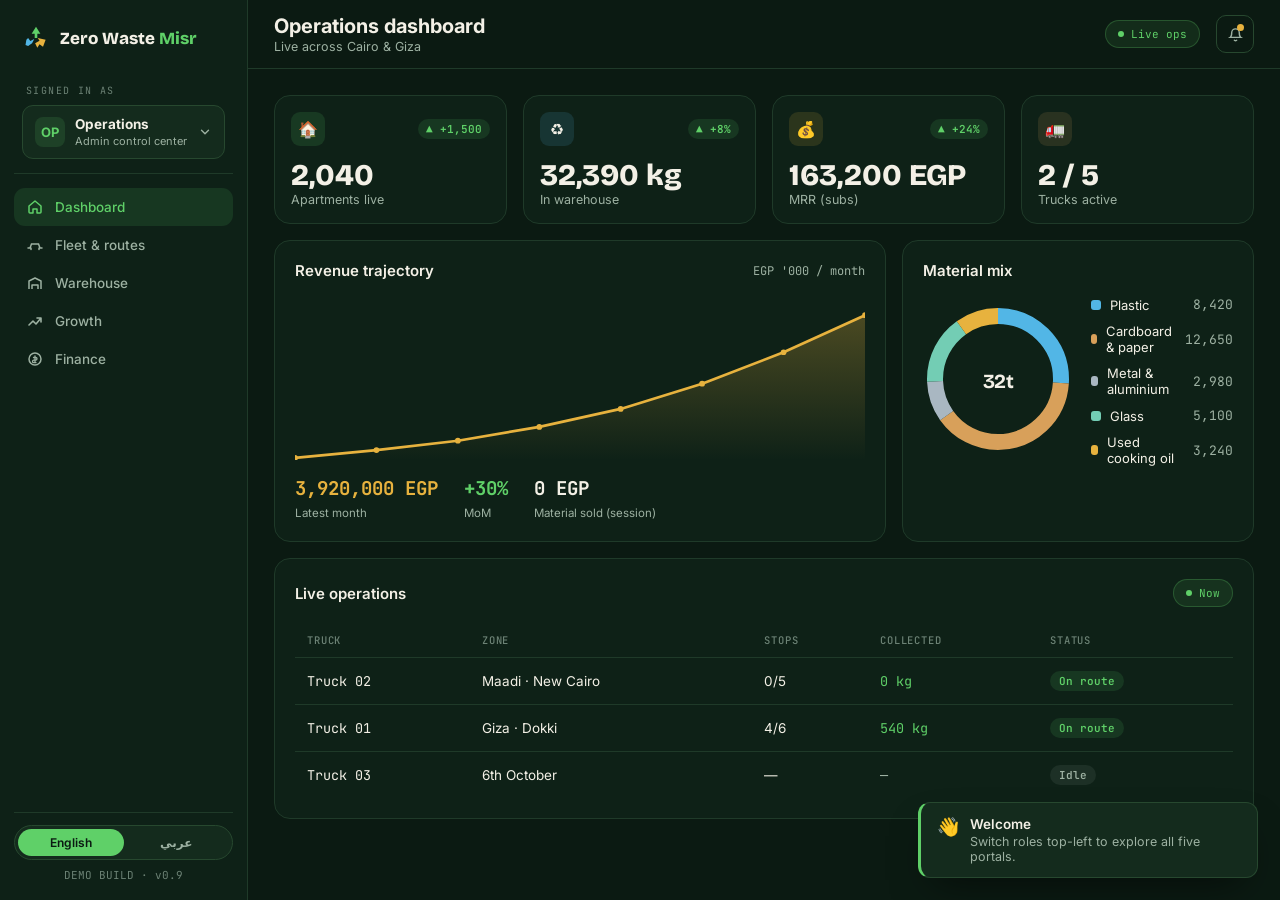
==== platform.html @ 8b535f1c "Add Zero Waste Misr website with spiral interface and operations platform - index.html: Marketing si" ====
<!DOCTYPE html>
<html lang="en">
<head>
<meta charset="UTF-8"/>
<meta name="viewport" content="width=device-width, initial-scale=1.0"/>
<title>Zero Waste Misr — Operations Platform</title>
<link rel="preconnect" href="https://fonts.googleapis.com"/>
<link rel="preconnect" href="https://fonts.gstatic.com" crossorigin/>
<link href="https://fonts.googleapis.com/css2?family=Bricolage+Grotesque:opsz,wght@12..96,500;12..96,600;12..96,700;12..96,800&family=Inter:wght@400;500;600;700&family=JetBrains+Mono:wght@400;500;700&family=Cairo:wght@500;600;700;800&display=swap" rel="stylesheet"/>
<style>
:root{
  --ink:#0B1A12;--ink-2:#0e2117;--ink-3:#142b1d;--panel:#0f241a;
  --paper:#F3F0E6;--line:#1f3a29;--line-2:#27482f;
  --signal:#5FD068;--lime:#B8F24D;--amber:#E7B23E;
  --plastic:#52B6E6;--paper-mat:#D8A05A;--metal:#A9B7C2;--glass:#73CDB4;--oil:#E7B23E;
  --muted:#9DB1A2;--muted-2:#6c8275;--danger:#ef6b6b;
  --r:16px;--r-sm:11px;
}
*{box-sizing:border-box;margin:0;padding:0}
html,body{height:100%}
body{background:var(--ink);color:var(--paper);font-family:'Inter',system-ui,sans-serif;-webkit-font-smoothing:antialiased;overflow:hidden}
body.rtl{direction:rtl;font-family:'Cairo','Inter',sans-serif}
.disp{font-family:'Bricolage Grotesque','Inter',sans-serif;font-weight:700;letter-spacing:-.02em}
body.rtl .disp{font-family:'Cairo',sans-serif;font-weight:800}
.mono{font-family:'JetBrains Mono',monospace}
button{font-family:inherit;cursor:pointer;border:none;background:none;color:inherit}
::-webkit-scrollbar{width:9px;height:9px}::-webkit-scrollbar-thumb{background:var(--line-2);border-radius:8px}::-webkit-scrollbar-track{background:transparent}

/* ===== shell ===== */
.app{display:grid;grid-template-columns:248px 1fr;height:100vh}
.sidebar{background:var(--ink-2);border-inline-end:1px solid var(--line);display:flex;flex-direction:column;padding:18px 14px;gap:6px;overflow-y:auto}
.brand{display:flex;align-items:center;gap:10px;font-family:'Bricolage Grotesque';font-weight:800;font-size:17px;padding:6px 8px 16px}
body.rtl .brand{font-family:'Cairo'}
.mark{width:28px;height:28px;flex:none}
.role-block{padding:10px 8px 14px;border-bottom:1px solid var(--line);margin-bottom:8px}
.role-label{font-family:'JetBrains Mono';font-size:10px;letter-spacing:.14em;text-transform:uppercase;color:var(--muted-2);margin-bottom:8px;padding-inline-start:4px}
.role-pick{position:relative}
.role-current{display:flex;align-items:center;gap:10px;width:100%;padding:10px 12px;border-radius:var(--r-sm);background:var(--ink-3);border:1px solid var(--line-2);text-align:start}
.role-current .av{width:30px;height:30px;border-radius:8px;display:flex;align-items:center;justify-content:center;font-weight:700;font-size:13px;flex:none}
.role-current .meta{flex:1;min-width:0}
.role-current .meta b{font-size:13.5px;display:block;white-space:nowrap;overflow:hidden;text-overflow:ellipsis}
.role-current .meta span{font-size:11px;color:var(--muted)}
.role-current .chev{color:var(--muted);transition:transform .2s}
.role-pick.open .chev{transform:rotate(180deg)}
.role-menu{position:absolute;top:calc(100% + 6px);inset-inline:0;background:var(--ink-3);border:1px solid var(--line-2);border-radius:var(--r-sm);padding:6px;z-index:30;box-shadow:0 20px 40px -16px rgba(0,0,0,.6);display:none}
.role-pick.open .role-menu{display:block}
.role-menu button{display:flex;align-items:center;gap:10px;width:100%;padding:9px 10px;border-radius:8px;text-align:start;font-size:13px;color:var(--paper)}
.role-menu button:hover{background:var(--panel)}
.role-menu .av{width:24px;height:24px;border-radius:6px;display:flex;align-items:center;justify-content:center;font-size:11px;font-weight:700;flex:none}

.navitem{display:flex;align-items:center;gap:11px;padding:10px 12px;border-radius:var(--r-sm);color:var(--muted);font-size:13.5px;font-weight:500;transition:.15s;text-align:start;width:100%}
.navitem:hover{background:var(--ink-3);color:var(--paper)}
.navitem.active{background:rgba(95,208,104,.12);color:var(--signal)}
.navitem .ic{width:18px;height:18px;flex:none}
.navitem .badge{margin-inline-start:auto;font-family:'JetBrains Mono';font-size:10px;background:var(--line-2);color:var(--paper);padding:2px 7px;border-radius:100px}
.navitem.active .badge{background:var(--signal);color:var(--ink)}
.side-foot{margin-top:auto;padding-top:12px;border-top:1px solid var(--line);display:flex;flex-direction:column;gap:8px}
.langtoggle{display:flex;background:var(--ink-3);border:1px solid var(--line-2);border-radius:100px;padding:3px}
.langtoggle button{flex:1;padding:6px;border-radius:100px;font-size:12px;font-weight:600;color:var(--muted)}
.langtoggle button.on{background:var(--signal);color:var(--ink)}

/* ===== main ===== */
.main{display:flex;flex-direction:column;overflow:hidden}
.topbar{display:flex;align-items:center;gap:16px;padding:14px 26px;border-bottom:1px solid var(--line);background:var(--ink);flex:none}
.topbar h1{font-size:20px;font-weight:700}
.topbar .sub{font-size:12.5px;color:var(--muted);margin-top:1px}
.topbar .spacer{flex:1}
.pill{display:inline-flex;align-items:center;gap:7px;font-family:'JetBrains Mono';font-size:11px;color:var(--signal);background:rgba(95,208,104,.1);padding:6px 12px;border-radius:100px;border:1px solid rgba(95,208,104,.25)}
.pill .pulse{width:6px;height:6px;border-radius:50%;background:var(--signal);animation:pulse 2s infinite}
@keyframes pulse{0%{box-shadow:0 0 0 0 rgba(95,208,104,.6)}70%{box-shadow:0 0 0 7px rgba(95,208,104,0)}100%{box-shadow:0 0 0 0 transparent}}
.tb-btn{width:38px;height:38px;border-radius:10px;border:1px solid var(--line-2);display:flex;align-items:center;justify-content:center;color:var(--muted);transition:.15s;position:relative}
.tb-btn:hover{color:var(--paper);border-color:var(--signal)}
.tb-btn .dot{position:absolute;top:8px;inset-inline-end:9px;width:7px;height:7px;border-radius:50%;background:var(--amber)}
.content{flex:1;overflow-y:auto;padding:26px}
.view{display:none;animation:fade .4s ease}
.view.active{display:block}
@keyframes fade{from{opacity:0;transform:translateY(8px)}to{opacity:1;transform:none}}

/* ===== building blocks ===== */
.grid{display:grid;gap:16px}
.g4{grid-template-columns:repeat(4,1fr)}
.g3{grid-template-columns:repeat(3,1fr)}
.g2{grid-template-columns:repeat(2,1fr)}
.g-2-1{grid-template-columns:2fr 1fr}
.g-1-2{grid-template-columns:1fr 2fr}
.card{background:var(--ink-2);border:1px solid var(--line);border-radius:var(--r);padding:20px}
.card.tight{padding:16px}
.card-h{display:flex;align-items:center;justify-content:space-between;margin-bottom:16px;gap:10px}
.card-h h3{font-size:15px;font-weight:600}
.card-h .meta{font-size:12px;color:var(--muted);font-family:'JetBrains Mono'}
.section-title{display:flex;align-items:center;gap:10px;margin:26px 0 14px;font-family:'JetBrains Mono';font-size:11px;letter-spacing:.14em;text-transform:uppercase;color:var(--muted-2)}
.section-title::after{content:"";flex:1;height:1px;background:var(--line)}

/* KPI */
.kpi .top{display:flex;align-items:center;justify-content:space-between}
.kpi .ic{width:34px;height:34px;border-radius:9px;display:flex;align-items:center;justify-content:center}
.kpi .delta{font-family:'JetBrains Mono';font-size:11px;font-weight:600;padding:3px 8px;border-radius:100px}
.kpi .delta.up{color:var(--signal);background:rgba(95,208,104,.12)}
.kpi .delta.down{color:var(--danger);background:rgba(239,107,107,.12)}
.kpi .val{font-family:'Bricolage Grotesque';font-weight:800;font-size:30px;margin:14px 0 2px;line-height:1}
.kpi .lab{font-size:12.5px;color:var(--muted)}

/* buttons */
.btn{display:inline-flex;align-items:center;gap:8px;padding:10px 16px;border-radius:10px;font-weight:600;font-size:13.5px;transition:.15s;border:1px solid transparent}
.btn-pri{background:var(--signal);color:var(--ink)}
.btn-pri:hover{transform:translateY(-1px);box-shadow:0 10px 24px -10px rgba(95,208,104,.6)}
.btn-amber{background:var(--amber);color:var(--ink)}
.btn-amber:hover{transform:translateY(-1px)}
.btn-ghost{border-color:var(--line-2);color:var(--paper)}
.btn-ghost:hover{border-color:var(--signal);background:rgba(95,208,104,.06)}
.btn-sm{padding:7px 12px;font-size:12.5px}
.btn:disabled{opacity:.45;cursor:not-allowed;transform:none!important;box-shadow:none!important}

/* table */
table{width:100%;border-collapse:collapse}
th{text-align:start;font-family:'JetBrains Mono';font-size:10.5px;letter-spacing:.08em;text-transform:uppercase;color:var(--muted-2);font-weight:500;padding:10px 12px;border-bottom:1px solid var(--line)}
td{padding:13px 12px;font-size:13.5px;border-bottom:1px solid var(--line)}
tr:last-child td{border-bottom:none}
tbody tr{transition:background .15s}
tbody tr:hover{background:rgba(255,255,255,.018)}
.tag{display:inline-flex;align-items:center;gap:6px;font-family:'JetBrains Mono';font-size:11px;font-weight:600;padding:3px 9px;border-radius:100px}
.tag.ok{color:var(--signal);background:rgba(95,208,104,.12)}
.tag.warn{color:var(--amber);background:rgba(231,178,62,.12)}
.tag.pend{color:var(--muted);background:rgba(157,177,162,.1)}
.tag.done{color:var(--plastic);background:rgba(82,182,230,.12)}
.swatch{width:10px;height:10px;border-radius:3px;display:inline-block}

/* progress */
.bar{height:8px;border-radius:6px;background:var(--ink-3);overflow:hidden}
.bar i{display:block;height:100%;border-radius:6px;background:linear-gradient(90deg,#1c7a3a,var(--signal));transition:width .6s cubic-bezier(.2,.7,.2,1)}
.ring{transform:rotate(-90deg)}

/* list rows */
.lrow{display:flex;align-items:center;gap:14px;padding:14px 0;border-bottom:1px solid var(--line)}
.lrow:last-child{border-bottom:none}
.lrow .ix{width:30px;height:30px;border-radius:8px;background:var(--ink-3);display:flex;align-items:center;justify-content:center;font-family:'JetBrains Mono';font-size:12px;color:var(--muted);flex:none}
.lrow .body{flex:1;min-width:0}
.lrow .body b{font-size:14px;display:block}
.lrow .body span{font-size:12px;color:var(--muted)}

/* toast */
.toasts{position:fixed;bottom:22px;inset-inline-end:22px;display:flex;flex-direction:column;gap:10px;z-index:100}
.toast{background:var(--ink-3);border:1px solid var(--line-2);border-inline-start:3px solid var(--signal);border-radius:12px;padding:13px 16px;min-width:260px;max-width:340px;box-shadow:0 18px 40px -16px rgba(0,0,0,.6);animation:slidein .35s ease;display:flex;gap:11px;align-items:flex-start}
@keyframes slidein{from{transform:translateX(20px);opacity:0}to{transform:none;opacity:1}}
.toast .ti{font-size:13.5px;font-weight:600}
.toast .td{font-size:12.5px;color:var(--muted);margin-top:2px}
.toast.amber{border-inline-start-color:var(--amber)}

/* misc */
.muted{color:var(--muted)}
.eco-points{display:flex;align-items:baseline;gap:8px}
.eco-points b{font-family:'Bricolage Grotesque';font-weight:800;font-size:40px;color:var(--lime)}
.donut-legend{display:flex;flex-direction:column;gap:10px}
.donut-legend .dl{display:flex;align-items:center;gap:9px;font-size:13px}
.donut-legend .dl .v{margin-inline-start:auto;font-family:'JetBrains Mono';color:var(--muted)}
.qr{width:120px;height:120px;border-radius:12px;background:#fff;padding:10px;display:grid;grid-template-columns:repeat(7,1fr);gap:2px}
.qr i{background:var(--ink);border-radius:1px}
.qr i.off{background:#fff}
.stat-inline{display:flex;gap:26px;flex-wrap:wrap}
.stat-inline .si b{font-family:'JetBrains Mono';font-size:19px;display:block}
.stat-inline .si span{font-size:11.5px;color:var(--muted)}
.notice{background:rgba(231,178,62,.08);border:1px solid rgba(231,178,62,.25);border-radius:12px;padding:12px 14px;font-size:12.5px;color:#e8d4a0;display:flex;gap:10px;align-items:flex-start;margin-bottom:18px}

@media(max-width:1080px){.g4{grid-template-columns:1fr 1fr}.g3{grid-template-columns:1fr}.g-2-1,.g-1-2,.g2{grid-template-columns:1fr}}
@media(max-width:760px){
  .app{grid-template-columns:1fr}
  .sidebar{position:fixed;inset-inline-start:0;top:0;bottom:0;width:264px;z-index:80;transform:translateX(-100%);transition:transform .3s}
  body.rtl .sidebar{transform:translateX(100%)}
  .sidebar.open{transform:none!important}
  .g4{grid-template-columns:1fr}
  .menubtn{display:flex!important}
  .scrim{position:fixed;inset:0;background:rgba(0,0,0,.5);z-index:70;display:none}
  .scrim.show{display:block}
}
.menubtn{display:none}
</style>
</head>
<body>
<div class="scrim" id="scrim"></div>
<div class="app">
  <!-- SIDEBAR -->
  <aside class="sidebar" id="sidebar">
    <div class="brand">
      <svg class="mark" viewBox="0 0 32 32" fill="none">
        <path d="M16 3 L21 11 L17.5 11 L17.5 16 L14.5 16 L14.5 11 L11 11 Z" fill="#5FD068"/>
        <path d="M27 18 L24 26 L20 23 L17.5 27 L15 22 L20 19 L18 16 Z" fill="#E7B23E"/>
        <path d="M5 18 L7 16 L9.5 19.5 L14 17 L11.5 22 L7 25 L4 24 Z" fill="#52B6E6"/>
      </svg>
      <span>Zero Waste <span style="color:var(--signal)">Misr</span></span>
    </div>

    <div class="role-block">
      <div class="role-label" data-i="signed_in">Signed in as</div>
      <div class="role-pick" id="rolePick">
        <button class="role-current" id="roleCurrent">
          <span class="av" id="roleAv">—</span>
          <span class="meta"><b id="roleName">—</b><span id="roleSub">—</span></span>
          <svg class="chev" width="14" height="14" viewBox="0 0 16 16" fill="none"><path d="M4 6l4 4 4-4" stroke="currentColor" stroke-width="1.6" stroke-linecap="round" stroke-linejoin="round"/></svg>
        </button>
        <div class="role-menu" id="roleMenu"></div>
      </div>
    </div>

    <nav id="nav"></nav>

    <div class="side-foot">
      <div class="langtoggle">
        <button id="langEn" class="on" onclick="setLang('en')">English</button>
        <button id="langAr" onclick="setLang('ar')">عربي</button>
      </div>
      <div style="font-size:11px;color:var(--muted-2);text-align:center;font-family:'JetBrains Mono'">DEMO BUILD · v0.9</div>
    </div>
  </aside>

  <!-- MAIN -->
  <main class="main">
    <header class="topbar">
      <button class="tb-btn menubtn" onclick="toggleSidebar()" aria-label="Menu">
        <svg width="18" height="18" viewBox="0 0 18 18" fill="none"><path d="M3 5h12M3 9h12M3 13h12" stroke="currentColor" stroke-width="1.6" stroke-linecap="round"/></svg>
      </button>
      <div>
        <h1 id="viewTitle">Dashboard</h1>
        <div class="sub" id="viewSub">—</div>
      </div>
      <div class="spacer"></div>
      <span class="pill"><span class="pulse"></span><span data-i="live_ops">Live ops</span></span>
      <button class="tb-btn" onclick="toast('🔔','Notifications','3 pickups completed in the last hour.')" aria-label="Alerts"><svg width="17" height="17" viewBox="0 0 18 18" fill="none"><path d="M5 7a4 4 0 0 1 8 0c0 4 1.5 5 1.5 5h-11S5 11 5 7Z" stroke="currentColor" stroke-width="1.5"/><path d="M7.5 14.5a1.6 1.6 0 0 0 3 0" stroke="currentColor" stroke-width="1.5"/></svg><span class="dot"></span></button>
    </header>
    <div class="content" id="content"></div>
  </main>
</div>
<div class="toasts" id="toasts"></div>

<script>
/* ============================ STATE ============================ */
const MAT = {
  plastic:{label:'Plastic', ar:'بلاستيك', color:'#52B6E6', price:32},
  paper:  {label:'Cardboard & paper', ar:'ورق وكرتون', color:'#D8A05A', price:18},
  metal:  {label:'Metal & aluminium', ar:'معادن', color:'#A9B7C2', price:54},
  glass:  {label:'Glass', ar:'زجاج', color:'#73CDB4', price:9},
  oil:    {label:'Used cooking oil', ar:'زيت طعام', color:'#E7B23E', price:21},
};
const S = {
  lang:'en',
  role:'admin',
  inventory:{plastic:8420, paper:12650, metal:2980, glass:5100, oil:3240}, // kg in warehouse
  collectedToday:0,
  apartments:2040,
  monthsRev:[420,610,840,1180,1620,2240,3010,3920], // EGP thousands
  aptSeries:[540,720,980,1340,1720,2040],
  customer:{ name:'Layla Hassan', plan:'Household', nextPickup:'Tue · 9–11 AM', points:1840, paid:true,
    weeks:[11,14,12,16,15,18,17,21], scheduledExtra:false },
  route:[
    {id:'B-114', building:'Nile View Compound', units:42, addr:'6th October, Block 4', status:'pending', kg:0},
    {id:'B-115', building:'Zahraa El Maadi', units:28, addr:'Maadi, St. 9', status:'pending', kg:0},
    {id:'B-116', building:'Sun City Residence', units:64, addr:'New Cairo, 1st Settlement', status:'pending', kg:0},
    {id:'B-117', building:'Garden Heights', units:36, addr:'Sheikh Zayed, Gate 2', status:'pending', kg:0},
    {id:'B-118', building:'Dokki Towers', units:22, addr:'Dokki, Tahrir St.', status:'pending', kg:0},
  ],
  buildings:[
    {name:'Nile View Compound', units:120, collecting:42, day:'Tue', prog:35},
    {name:'Sun City Residence', units:90, collecting:64, day:'Wed', prog:71},
    {name:'Garden Heights', units:80, collecting:36, day:'Tue', prog:45},
    {name:'Dokki Towers', units:60, collecting:22, day:'Thu', prog:37},
  ],
  lots:[
    {id:'LOT-2291', mat:'metal', kg:2980, status:'available'},
    {id:'LOT-2288', mat:'plastic', kg:8420, status:'available'},
    {id:'LOT-2285', mat:'paper', kg:12650, status:'available'},
    {id:'LOT-2279', mat:'oil', kg:3240, status:'available'},
    {id:'LOT-2274', mat:'glass', kg:5100, status:'available'},
  ],
  revenueBooked:0,
};

const ROLES = {
  customer:{name:'Layla Hassan', sub:'Household · Maadi', av:'LH', avc:'#52B6E6',
    nav:[['home','Overview'],['pickups','My pickups'],['rewards','Eco rewards'],['billing','Billing']]},
  manager:{name:'Karim Adel', sub:'Building manager', av:'KA', avc:'#73CDB4',
    nav:[['home','Building'],['units','Units'],['schedule','Schedule'],['report','Impact report']]},
  driver:{name:'Mahmoud Sayed', sub:'Driver · Truck 02', av:'MS', avc:'#D8A05A',
    nav:[['home','Today\'s route'],['scan','Scan & weigh'],['history','History']]},
  admin:{name:'Operations', sub:'Admin control center', av:'OP', avc:'#5FD068',
    nav:[['home','Dashboard'],['fleet','Fleet & routes'],['warehouse','Warehouse'],['growth','Growth'],['finance','Finance']]},
  factory:{name:'Delta Recycling', sub:'Factory buyer', av:'DR', avc:'#A9B7C2',
    nav:[['home','Marketplace'],['orders','My orders']]},
};

const I18N = {
  en:{signed_in:'Signed in as', live_ops:'Live ops'},
  ar:{signed_in:'مسجّل الدخول', live_ops:'تشغيل مباشر'}
};

let activeView = 'home';

/* ============================ HELPERS ============================ */
const $=s=>document.querySelector(s);
const fmt=n=>Math.round(n).toLocaleString('en-US');
const egp=n=>fmt(n)+' EGP';
const T=(en,ar)=>S.lang==='ar'?ar:en;

function toast(icon,title,desc,amber){
  const el=document.createElement('div');
  el.className='toast'+(amber?' amber':'');
  el.innerHTML=`<div style="font-size:18px">${icon}</div><div><div class="ti">${title}</div><div class="td">${desc}</div></div>`;
  $('#toasts').appendChild(el);
  setTimeout(()=>{el.style.opacity='0';el.style.transition='opacity .3s';setTimeout(()=>el.remove(),300)},3600);
}

/* tiny SVG chart helpers */
function lineChart(vals,{w=520,h=150,color='#5FD068',fill=true}={}){
  const max=Math.max(...vals)*1.12,min=Math.min(...vals)*0.85;
  const dx=w/(vals.length-1);
  const pts=vals.map((v,i)=>[i*dx, h-((v-min)/(max-min))*h]);
  const d=pts.map((p,i)=>(i?'L':'M')+p[0].toFixed(1)+' '+p[1].toFixed(1)).join(' ');
  const area=d+` L ${w} ${h} L 0 ${h} Z`;
  const gid='g'+Math.random().toString(36).slice(2,7);
  return `<svg viewBox="0 0 ${w} ${h}" width="100%" preserveAspectRatio="none" style="display:block">
    <defs><linearGradient id="${gid}" x1="0" y1="0" x2="0" y2="1">
      <stop offset="0" stop-color="${color}" stop-opacity=".28"/><stop offset="1" stop-color="${color}" stop-opacity="0"/>
    </linearGradient></defs>
    ${fill?`<path d="${area}" fill="url(#${gid})"/>`:''}
    <path d="${d}" fill="none" stroke="${color}" stroke-width="2.4" stroke-linecap="round" stroke-linejoin="round"/>
    ${pts.map(p=>`<circle cx="${p[0].toFixed(1)}" cy="${p[1].toFixed(1)}" r="2.6" fill="${color}"/>`).join('')}
  </svg>`;
}
function barChart(vals,labels,{h=150,color='#5FD068'}={}){
  const max=Math.max(...vals)*1.15;
  return `<div style="display:flex;align-items:flex-end;gap:8px;height:${h}px">${
    vals.map((v,i)=>`<div style="flex:1;display:flex;flex-direction:column;align-items:center;gap:8px;height:100%;justify-content:flex-end">
      <div style="width:100%;border-radius:6px 6px 0 0;background:${i===vals.length-1?color:'rgba(95,208,104,.35)'};height:${(v/max)*100}%;min-height:4px;transition:height .6s" title="${fmt(v)}"></div>
      <span style="font-size:10.5px;color:var(--muted);font-family:'JetBrains Mono'">${labels[i]}</span>
    </div>`).join('')
  }</div>`;
}
function donut(data,{size=150}={}){ // data: [{label,value,color}]
  const total=data.reduce((a,b)=>a+b.value,0);
  let acc=0;const r=size/2-12,c=size/2,circ=2*Math.PI*r;
  const segs=data.map(d=>{
    const frac=d.value/total;const dash=frac*circ;
    const s=`<circle cx="${c}" cy="${c}" r="${r}" fill="none" stroke="${d.color}" stroke-width="16" stroke-dasharray="${dash} ${circ-dash}" stroke-dashoffset="${-acc*circ}" stroke-linecap="butt"/>`;
    acc+=frac;return s;
  }).join('');
  return `<svg class="ring" width="${size}" height="${size}" viewBox="0 0 ${size} ${size}">${segs}</svg>`;
}
function progressRing(pct,{size=120,color='#5FD068'}={}){
  const r=size/2-9,c=size/2,circ=2*Math.PI*r,dash=pct/100*circ;
  return `<svg width="${size}" height="${size}" class="ring" viewBox="0 0 ${size} ${size}">
    <circle cx="${c}" cy="${c}" r="${r}" fill="none" stroke="var(--ink-3)" stroke-width="10"/>
    <circle cx="${c}" cy="${c}" r="${r}" fill="none" stroke="${color}" stroke-width="10" stroke-linecap="round" stroke-dasharray="${dash} ${circ}"/>
  </svg>`;
}
function qrSvg(){
  // deterministic-ish pseudo QR
  let cells='';const pat=[1,1,1,0,1,0,1,0,1,1,0,1,1,0,0,1,0,1,1,1,0,1,0,0,1,1,1,0,1,0,1,0,0,1,1,0,1,1,0,1,0,1,1,0,1,0,0,1,1];
  for(let i=0;i<49;i++){cells+=`<i class="${pat[i]?'':'off'}"></i>`}
  return `<div class="qr">${cells}</div>`;
}

/* ============================ RENDER: shell ============================ */
function renderRole(){
  const r=ROLES[S.role];
  $('#roleAv').textContent=r.av;$('#roleAv').style.background=r.avc+'22';$('#roleAv').style.color=r.avc;
  $('#roleName').textContent=r.name;$('#roleSub').textContent=r.sub;
  // menu
  $('#roleMenu').innerHTML=Object.entries(ROLES).map(([k,v])=>`
    <button onclick="pickRole('${k}')"><span class="av" style="background:${v.avc}22;color:${v.avc}">${v.av}</span>
    <span><b style="font-size:13px;display:block">${v.name}</b><span style="font-size:11px;color:var(--muted)">${v.sub}</span></span></button>`).join('');
  // nav
  $('#nav').innerHTML=r.nav.map(([k,lab],i)=>`
    <button class="navitem ${k===activeView?'active':''}" onclick="go('${k}')">
      <span class="ic">${navIcon(k)}</span><span class="navlab">${lab}</span>
      ${k==='home'&&S.role==='driver'?`<span class="badge">${S.route.filter(s=>s.status==='pending').length}</span>`:''}
      ${k==='home'&&S.role==='factory'?`<span class="badge">${S.lots.filter(l=>l.status==='available').length}</span>`:''}
    </button>`).join('');
}
function navIcon(k){
  const m={
    home:'<svg width="18" height="18" viewBox="0 0 18 18" fill="none"><path d="M3 8l6-5 6 5v6a1 1 0 0 1-1 1h-3v-4H7v4H4a1 1 0 0 1-1-1z" stroke="currentColor" stroke-width="1.5" stroke-linejoin="round"/></svg>',
    pickups:'<svg width="18" height="18" viewBox="0 0 18 18" fill="none"><rect x="3" y="5" width="12" height="10" rx="1.5" stroke="currentColor" stroke-width="1.5"/><path d="M3 8h12M6 3v3M12 3v3" stroke="currentColor" stroke-width="1.5"/></svg>',
    rewards:'<svg width="18" height="18" viewBox="0 0 18 18" fill="none"><path d="M9 2l2 4 4 .5-3 3 .8 4L9 11.5 5.2 13.5 6 9.5 3 6.5 7 6z" stroke="currentColor" stroke-width="1.4" stroke-linejoin="round"/></svg>',
    billing:'<svg width="18" height="18" viewBox="0 0 18 18" fill="none"><rect x="3" y="4" width="12" height="9" rx="1.5" stroke="currentColor" stroke-width="1.5"/><path d="M3 7h12" stroke="currentColor" stroke-width="1.5"/></svg>',
    units:'<svg width="18" height="18" viewBox="0 0 18 18" fill="none"><rect x="3" y="3" width="5" height="5" rx="1" stroke="currentColor" stroke-width="1.5"/><rect x="10" y="3" width="5" height="5" rx="1" stroke="currentColor" stroke-width="1.5"/><rect x="3" y="10" width="5" height="5" rx="1" stroke="currentColor" stroke-width="1.5"/><rect x="10" y="10" width="5" height="5" rx="1" stroke="currentColor" stroke-width="1.5"/></svg>',
    schedule:'<svg width="18" height="18" viewBox="0 0 18 18" fill="none"><circle cx="9" cy="9" r="6" stroke="currentColor" stroke-width="1.5"/><path d="M9 6v3l2 2" stroke="currentColor" stroke-width="1.5" stroke-linecap="round"/></svg>',
    report:'<svg width="18" height="18" viewBox="0 0 18 18" fill="none"><path d="M4 14V8M9 14V4M14 14v-4" stroke="currentColor" stroke-width="1.6" stroke-linecap="round"/></svg>',
    scan:'<svg width="18" height="18" viewBox="0 0 18 18" fill="none"><path d="M3 6V4a1 1 0 0 1 1-1h2M12 3h2a1 1 0 0 1 1 1v2M15 12v2a1 1 0 0 1-1 1h-2M6 15H4a1 1 0 0 1-1-1v-2M3 9h12" stroke="currentColor" stroke-width="1.5" stroke-linecap="round"/></svg>',
    history:'<svg width="18" height="18" viewBox="0 0 18 18" fill="none"><path d="M3 9a6 6 0 1 1 2 4.5M3 9V5m0 4h4" stroke="currentColor" stroke-width="1.5" stroke-linecap="round" stroke-linejoin="round"/></svg>',
    fleet:'<svg width="18" height="18" viewBox="0 0 18 18" fill="none"><path d="M2 12h2l1.5-4h7L14 12h2M5 12v1.5M13 12v1.5" stroke="currentColor" stroke-width="1.5" stroke-linecap="round"/></svg>',
    warehouse:'<svg width="18" height="18" viewBox="0 0 18 18" fill="none"><path d="M3 15V7l6-3 6 3v8M6 15v-4h6v4" stroke="currentColor" stroke-width="1.5" stroke-linejoin="round"/></svg>',
    growth:'<svg width="18" height="18" viewBox="0 0 18 18" fill="none"><path d="M3 13l4-4 3 3 5-6M11 6h4v4" stroke="currentColor" stroke-width="1.6" stroke-linecap="round" stroke-linejoin="round"/></svg>',
    finance:'<svg width="18" height="18" viewBox="0 0 18 18" fill="none"><circle cx="9" cy="9" r="6" stroke="currentColor" stroke-width="1.5"/><path d="M9 6v6M7.5 7.5h2.2a1.3 1.3 0 0 1 0 2.6H7.8a1.3 1.3 0 0 0 0 2.6H10" stroke="currentColor" stroke-width="1.3" stroke-linecap="round"/></svg>',
    orders:'<svg width="18" height="18" viewBox="0 0 18 18" fill="none"><path d="M4 4h10l-1 8H5z" stroke="currentColor" stroke-width="1.5" stroke-linejoin="round"/><path d="M7 15a1 1 0 1 0 0-.01M12 15a1 1 0 1 0 0-.01" stroke="currentColor" stroke-width="1.6"/></svg>',
  };
  return m[k]||m.home;
}

/* ============================ ROUTER ============================ */
const VIEW_META={
  'customer.home':['Welcome back, Layla','Your recycling at a glance'],
  'customer.pickups':['My pickups','Upcoming and past collections'],
  'customer.rewards':['Eco rewards','Points you\'ve earned by recycling'],
  'customer.billing':['Billing','Subscription & payments'],
  'manager.home':['Building overview','Nile View Compound'],
  'manager.units':['Units','Who\'s collecting in your building'],
  'manager.schedule':['Schedule','Pickup days for your building'],
  'manager.report':['Impact report','What your building diverted'],
  'driver.home':['Today\'s route','Truck 02 · 5 stops'],
  'driver.scan':['Scan & weigh','Log a collection'],
  'driver.history':['History','Recent collections'],
  'admin.home':['Operations dashboard','Live across Cairo & Giza'],
  'admin.fleet':['Fleet & routes','Vehicles and coverage'],
  'admin.warehouse':['Warehouse','Sorted material inventory'],
  'admin.growth':['Growth','Toward 20,000 apartments'],
  'admin.finance':['Finance','Revenue & unit economics'],
  'factory.home':['Material marketplace','Sorted lots ready to buy'],
  'factory.orders':['My orders','Reserved and purchased lots'],
};
function go(view){activeView=view;render();closeSidebar()}
function pickRole(r){S.role=r;activeView='home';$('#rolePick').classList.remove('open');render();
  toast('👤',T('Switched portal','تم التبديل'),ROLES[r].name+' · '+ROLES[r].sub)}

function render(){
  renderRole();
  const key=S.role+'.'+activeView;
  const meta=VIEW_META[key]||['Dashboard',''];
  $('#viewTitle').textContent=T(meta[0],meta[0]);
  $('#viewSub').textContent=meta[1];
  $('#content').innerHTML=`<div class="view active">${(VIEWS[key]||(()=>'<div class="card">Coming soon</div>'))()}</div>`;
}

/* ============================ VIEWS ============================ */
const VIEWS={
/* ---------- CUSTOMER ---------- */
'customer.home':()=>{
  const c=S.customer;const lastKg=c.weeks[c.weeks.length-1];
  return `
  <div class="grid g4" style="margin-bottom:16px">
    ${kpi('♻️','#5FD068',lastKg+' kg',T('Recycled last week','أعيد تدويره الأسبوع الماضي'),'+18%','up')}
    ${kpi('📅','#52B6E6',c.nextPickup,T('Next pickup','الجمع القادم'),'',null)}
    ${kpi('⭐','#B8F24D',fmt(c.points),T('Eco points','نقاط البيئة'),'+120','up')}
    ${kpi('✅','#73CDB4',c.paid?T('Active','نشط'):T('Due','مستحق'),T('Subscription','الاشتراك'),'',null)}
  </div>
  <div class="grid g-2-1">
    <div class="card">
      <div class="card-h"><h3>${T('Your recycling — last 8 weeks','إعادة التدوير — آخر ٨ أسابيع')}</h3><span class="meta">kg / ${T('week','أسبوع')}</span></div>
      ${lineChart(c.weeks,{color:'#5FD068'})}
      <div class="stat-inline" style="margin-top:16px">
        <div class="si"><b>${fmt(c.weeks.reduce((a,b)=>a+b,0))} kg</b><span>${T('Total recycled','الإجمالي')}</span></div>
        <div class="si"><b style="color:var(--amber)">${egp(c.weeks.reduce((a,b)=>a+b,0)*1.5)}</b><span>${T('Value recovered','القيمة المستردة')}</span></div>
        <div class="si"><b style="color:var(--plastic)">${(c.weeks.reduce((a,b)=>a+b,0)*0.0017).toFixed(2)} t</b><span>CO₂ ${T('avoided','تم تجنبه')}</span></div>
      </div>
    </div>
    <div class="card">
      <div class="card-h"><h3>${T('Quick actions','إجراءات سريعة')}</h3></div>
      <button class="btn btn-pri" style="width:100%;justify-content:center;margin-bottom:10px" onclick="scheduleExtra()" ${c.scheduledExtra?'disabled':''}>
        ${c.scheduledExtra?T('Extra pickup booked ✓','تم الحجز ✓'):T('Book an extra pickup','احجز جمعًا إضافيًا')}</button>
      <button class="btn btn-ghost" style="width:100%;justify-content:center;margin-bottom:10px" onclick="go('rewards')">${T('Redeem eco points','استبدل النقاط')}</button>
      <button class="btn btn-ghost" style="width:100%;justify-content:center" onclick="toast('📨',T('Referral sent','تمت الدعوة'),T('Share link copied to clipboard.','تم نسخ الرابط.'))">${T('Refer a neighbour','ادعُ جارًا')}</button>
      <div class="notice" style="margin:18px 0 0">♻️ ${T('Tip: rinse containers — clean material is worth more and we pass that value back as points.','نصيحة: اشطف العبوات — المواد النظيفة قيمتها أعلى.')}</div>
    </div>
  </div>`;
},
'customer.pickups':()=>{
  const rows=[
    ['Tue 25 Jun','9–11 AM','Scheduled','pend'],
    ['Tue 18 Jun','9:40 AM','21 kg collected','ok'],
    ['Tue 11 Jun','9:25 AM','17 kg collected','ok'],
    ['Tue 4 Jun','10:05 AM','18 kg collected','ok'],
  ];
  return `<div class="card"><div class="card-h"><h3>${T('Collections','عمليات الجمع')}</h3>
    <button class="btn btn-pri btn-sm" onclick="scheduleExtra()" ${S.customer.scheduledExtra?'disabled':''}>${T('+ Extra pickup','+ جمع إضافي')}</button></div>
    <table><thead><tr><th>${T('Date','التاريخ')}</th><th>${T('Time','الوقت')}</th><th>${T('Status','الحالة')}</th></tr></thead><tbody>
    ${rows.map(r=>`<tr><td>${r[0]}</td><td class="mono muted">${r[1]}</td><td><span class="tag ${r[3]}">${r[2]}</span></td></tr>`).join('')}
    </tbody></table></div>`;
},
'customer.rewards':()=>{
  const c=S.customer;
  const rewards=[['Free extra pickup',400],['10% off next month',800],['Reusable sorting bins',1200],['Plant a tree in your name',2000]];
  return `<div class="grid g-1-2">
    <div class="card" style="text-align:center">
      <div class="card-h"><h3>${T('Your balance','رصيدك')}</h3></div>
      <div class="eco-points" style="justify-content:center"><b>${fmt(c.points)}</b><span class="muted">${T('points','نقطة')}</span></div>
      <p class="muted" style="font-size:12.5px;margin-top:8px">${T('Earn ~10 points per kg recycled','اكسب ١٠ نقاط لكل كجم')}</p>
    </div>
    <div class="card"><div class="card-h"><h3>${T('Redeem','استبدال')}</h3></div>
      ${rewards.map(r=>`<div class="lrow"><span class="ix">⭐</span><div class="body"><b>${T(r[0],r[0])}</b><span class="mono">${r[1]} ${T('points','نقطة')}</span></div>
        <button class="btn btn-ghost btn-sm" onclick="redeem(${r[1]},'${r[0]}')" ${c.points<r[1]?'disabled':''}>${T('Redeem','استبدل')}</button></div>`).join('')}
    </div></div>`;
},
'customer.billing':()=>`
  <div class="grid g-2-1">
    <div class="card"><div class="card-h"><h3>${T('Subscription','الاشتراك')}</h3><span class="tag ok">${T('Active','نشط')}</span></div>
      <div class="stat-inline">
        <div class="si"><b>Household</b><span>${T('Plan','الخطة')}</span></div>
        <div class="si"><b class="mono">60 EGP</b><span>${T('Monthly','شهري')}</span></div>
        <div class="si"><b>1 Jul</b><span>${T('Next charge','الخصم القادم')}</span></div>
        <div class="si"><b>Vodafone Cash</b><span>${T('Method','الطريقة')}</span></div>
      </div>
      <div style="margin-top:18px;display:flex;gap:10px">
        <button class="btn btn-pri btn-sm" onclick="toast('💳',T('Payment','الدفع'),T('Demo — wire to Paymob/Fawry in production.','وضع تجريبي'),true)">${T('Pay now','ادفع الآن')}</button>
        <button class="btn btn-ghost btn-sm" onclick="toast('🧾','Invoice',T('PDF would download here.','سيتم التنزيل هنا.'))">${T('Download invoices','تنزيل الفواتير')}</button>
      </div>
    </div>
    <div class="card"><div class="card-h"><h3>${T('Payment history','سجل الدفع')}</h3></div>
      ${[['Jun','60 EGP','Paid'],['May','60 EGP','Paid'],['Apr','60 EGP','Paid']].map(r=>`<div class="lrow"><span class="ix">✓</span><div class="body"><b>${r[0]}</b><span class="mono">${r[1]}</span></div><span class="tag ok">${r[2]}</span></div>`).join('')}
    </div>
  </div>`,

/* ---------- BUILDING MANAGER ---------- */
'manager.home':()=>{
  const b=S.buildings[0];
  return `<div class="grid g4" style="margin-bottom:16px">
    ${kpi('🏢','#73CDB4',b.collecting+'/'+b.units,T('Units collecting','وحدات تجمع'),'+6','up')}
    ${kpi('♻️','#5FD068','1,840 kg',T('This month','هذا الشهر'),'+22%','up')}
    ${kpi('📅','#52B6E6',b.day,T('Pickup day','يوم الجمع'),'',null)}
    ${kpi('🌍','#E7B23E','3.1 t',T('CO₂ avoided','تم تجنبه'),'+0.4t','up')}
  </div>
  <div class="grid g-2-1">
    <div class="card"><div class="card-h"><h3>${T('Adoption across your building','نسبة المشاركة')}</h3><span class="meta">${b.prog}%</span></div>
      ${barChart([18,24,31,36,40,42],['Feb','Mar','Apr','May','Jun','Now'],{color:'#73CDB4'})}
      <div class="bar" style="margin-top:18px"><i style="width:${b.prog}%"></i></div>
      <p class="muted" style="font-size:12.5px;margin-top:10px">${T('Onboard more units to unlock volume pricing for the whole building.','أضف وحدات أكثر للحصول على سعر أفضل.')}</p>
    </div>
    <div class="card"><div class="card-h"><h3>${T('Actions','إجراءات')}</h3></div>
      <button class="btn btn-pri" style="width:100%;justify-content:center;margin-bottom:10px" onclick="toast('📣',T('Campaign sent','تم الإرسال'),T('Awareness flyer pushed to all units.','تم إرسال المنشور.'))">${T('Send recycling reminder','أرسل تذكيرًا')}</button>
      <button class="btn btn-ghost" style="width:100%;justify-content:center;margin-bottom:10px" onclick="go('report')">${T('View impact report','عرض التقرير')}</button>
      <button class="btn btn-ghost" style="width:100%;justify-content:center" onclick="toast('📞','ZWM',T('Account manager will call within 24h.','سنتصل خلال ٢٤ ساعة.'))">${T('Request more bins','اطلب صناديق')}</button>
    </div>
  </div>`;
},
'manager.units':()=>`<div class="card"><div class="card-h"><h3>${T('Units','الوحدات')}</h3><span class="meta">42 ${T('active','نشطة')}</span></div>
  <table><thead><tr><th>${T('Unit','الوحدة')}</th><th>${T('Resident','الساكن')}</th><th>${T('Avg / wk','المعدل')}</th><th>${T('Status','الحالة')}</th></tr></thead><tbody>
  ${[['4A','Layla Hassan','21 kg','ok'],['4B','Omar Tarek','14 kg','ok'],['5C','Nour Adel','—','pend'],['6A','Hany Selim','17 kg','ok'],['6B','Mona Fathy','9 kg','warn']].map(r=>
    `<tr><td class="mono">${r[0]}</td><td>${r[1]}</td><td class="mono muted">${r[2]}</td><td><span class="tag ${r[3]}">${r[3]==='ok'?T('Collecting','تجمع'):r[3]==='warn'?T('Low','منخفض'):T('Invited','مدعو')}</span></td></tr>`).join('')}
  </tbody></table></div>`,
'manager.schedule':()=>`<div class="card"><div class="card-h"><h3>${T('Weekly schedule','الجدول الأسبوعي')}</h3></div>
  <div class="grid g4">${['Mon','Tue','Wed','Thu','Fri','Sat','Sun'].map(d=>`
    <div class="card tight" style="text-align:center;background:${d==='Tue'?'rgba(95,208,104,.1)':'var(--ink-3)'};border-color:${d==='Tue'?'var(--signal)':'var(--line)'}">
      <div style="font-family:'JetBrains Mono';font-size:11px;color:var(--muted)">${d}</div>
      <div style="font-size:13px;margin-top:8px;font-weight:600">${d==='Tue'?'9–11 AM':'—'}</div>
      ${d==='Tue'?`<div class="tag ok" style="margin-top:8px">${T('Pickup','جمع')}</div>`:''}
    </div>`).join('')}</div></div>`,
'manager.report':()=>`<div class="grid g-1-2">
  <div class="card" style="display:flex;flex-direction:column;align-items:center;justify-content:center;text-align:center">
    <div style="position:relative">${progressRing(42,{color:'#73CDB4'})}<div style="position:absolute;inset:0;display:flex;flex-direction:column;align-items:center;justify-content:center"><b class="disp" style="font-size:26px">42%</b><span class="muted" style="font-size:11px">${T('participation','مشاركة')}</span></div></div>
    <p class="muted" style="font-size:12.5px;margin-top:14px">${T('Nile View Compound · Jun 2026','مجمع نايل فيو')}</p>
  </div>
  <div class="card"><div class="card-h"><h3>${T('Diverted from landfill','تم تحويله')}</h3></div>
    <div class="donut-legend">
      ${Object.entries(MAT).map(([k,m])=>`<div class="dl"><span class="swatch" style="background:${m.color}"></span>${T(m.label,m.ar)}<span class="v">${fmt([520,640,180,260,140][Object.keys(MAT).indexOf(k)])} kg</span></div>`).join('')}
    </div>
    <button class="btn btn-ghost btn-sm" style="margin-top:18px" onclick="toast('📄','ESG',T('Branded PDF report exported.','تم تصدير التقرير.'))">${T('Export ESG report (PDF)','تصدير تقرير ESG')}</button>
  </div></div>`,

/* ---------- DRIVER ---------- */
'driver.home':()=>{
  const done=S.route.filter(s=>s.status==='done').length, total=S.route.length;
  const pct=Math.round(done/total*100);
  return `<div class="card" style="margin-bottom:16px"><div class="card-h"><h3>${T('Route progress','تقدم المسار')}</h3><span class="meta">${done}/${total} ${T('stops','محطات')} · ${fmt(S.collectedToday)} kg</span></div>
    <div class="bar"><i style="width:${pct}%"></i></div></div>
  ${S.route.map((s,i)=>`<div class="card tight" style="margin-bottom:10px;display:flex;align-items:center;gap:14px;${s.status==='done'?'opacity:.6':''}">
    <span class="ix" style="width:38px;height:38px;border-radius:10px">${s.status==='done'?'✓':i+1}</span>
    <div style="flex:1;min-width:0"><b style="font-size:14.5px">${s.building}</b><div class="muted" style="font-size:12px">${s.addr} · ${s.units} ${T('units','وحدة')}${s.kg?` · <span class="mono" style="color:var(--signal)">${s.kg} kg</span>`:''}</div></div>
    ${s.status==='done'?`<span class="tag done">${T('Collected','تم')}</span>`:`<button class="btn btn-pri btn-sm" onclick="openStop('${s.id}')">${T('Collect','اجمع')}</button>`}
  </div>`).join('')}`;
},
'driver.scan':()=>`<div class="grid g2">
  <div class="card" style="text-align:center"><div class="card-h"><h3>${T('Scan building QR','امسح كود المبنى')}</h3></div>
    <div style="display:flex;justify-content:center;margin:8px 0 16px">${qrSvg()}</div>
    <button class="btn btn-pri" style="width:100%;justify-content:center" onclick="simScan()">${T('Simulate scan','محاكاة المسح')}</button>
    <p class="muted" style="font-size:12px;margin-top:12px">${T('In production this opens the camera and matches the building.','يفتح الكاميرا في الإصدار الحقيقي.')}</p>
  </div>
  <div class="card"><div class="card-h"><h3>${T('Log weight','تسجيل الوزن')}</h3></div>
    <p class="muted" style="font-size:13px;margin-bottom:14px">${T('Pick a stop on the route tab, enter weight, confirm. It updates the warehouse instantly.','اختر محطة وأدخل الوزن.')}</p>
    <button class="btn btn-ghost" style="width:100%;justify-content:center" onclick="go('home')">${T('Go to route','اذهب للمسار')}</button>
  </div></div>`,
'driver.history':()=>{
  const done=S.route.filter(s=>s.status==='done');
  return `<div class="card"><div class="card-h"><h3>${T('Collected today','تم اليوم')}</h3><span class="meta">${fmt(S.collectedToday)} kg</span></div>
    ${done.length?done.map(s=>`<div class="lrow"><span class="ix">✓</span><div class="body"><b>${s.building}</b><span>${s.addr}</span></div><span class="mono" style="color:var(--signal)">${s.kg} kg</span></div>`).join('')
    :`<p class="muted" style="text-align:center;padding:30px 0">${T('No collections logged yet — start your route.','لا توجد عمليات بعد.')}</p>`}</div>`;
},

/* ---------- ADMIN ---------- */
'admin.home':()=>{
  const invTotal=Object.values(S.inventory).reduce((a,b)=>a+b,0);
  return `<div class="grid g4" style="margin-bottom:16px">
    ${kpi('🏠','#5FD068',fmt(S.apartments),T('Apartments live','شقق نشطة'),'+1,500','up')}
    ${kpi('♻️','#52B6E6',fmt(invTotal)+' kg',T('In warehouse','في المخزن'),'+8%','up')}
    ${kpi('💰','#E7B23E',egp(S.apartments*80),T('MRR (subs)','الإيراد الشهري'),'+24%','up')}
    ${kpi('🚛','#D8A05A','2 / 5',T('Trucks active','شاحنات'),'',null)}
  </div>
  <div class="grid g-2-1" style="margin-bottom:16px">
    <div class="card"><div class="card-h"><h3>${T('Revenue trajectory','مسار الإيرادات')}</h3><span class="meta">EGP '000 / ${T('month','شهر')}</span></div>
      ${lineChart(S.monthsRev,{color:'#E7B23E'})}
      <div class="stat-inline" style="margin-top:16px">
        <div class="si"><b style="color:var(--amber)">${egp((S.monthsRev[S.monthsRev.length-1])*1000)}</b><span>${T('Latest month','آخر شهر')}</span></div>
        <div class="si"><b style="color:var(--signal)">+30%</b><span>MoM</span></div>
        <div class="si"><b>${egp(S.revenueBooked)}</b><span>${T('Material sold (session)','مواد مباعة')}</span></div>
      </div>
    </div>
    <div class="card"><div class="card-h"><h3>${T('Material mix','مزيج المواد')}</h3></div>
      <div style="display:flex;align-items:center;gap:18px">
        <div style="position:relative;flex:none">${donut(Object.entries(MAT).map(([k,m])=>({label:m.label,value:S.inventory[k],color:m.color})))}
          <div style="position:absolute;inset:0;display:flex;flex-direction:column;align-items:center;justify-content:center"><b class="disp" style="font-size:20px">${fmt(invTotal/1000)}t</b></div></div>
        <div class="donut-legend" style="flex:1">${Object.entries(MAT).map(([k,m])=>`<div class="dl"><span class="swatch" style="background:${m.color}"></span>${T(m.label,m.ar)}<span class="v">${fmt(S.inventory[k])}</span></div>`).join('')}</div>
      </div>
    </div>
  </div>
  <div class="card"><div class="card-h"><h3>${T('Live operations','العمليات المباشرة')}</h3><span class="pill"><span class="pulse"></span>${T('Now','الآن')}</span></div>
    <table><thead><tr><th>${T('Truck','شاحنة')}</th><th>${T('Zone','المنطقة')}</th><th>${T('Stops','محطات')}</th><th>${T('Collected','تم جمعه')}</th><th>${T('Status','الحالة')}</th></tr></thead><tbody>
    <tr><td class="mono">Truck 02</td><td>Maadi · New Cairo</td><td>${S.route.filter(s=>s.status==='done').length}/5</td><td class="mono" style="color:var(--signal)">${fmt(S.collectedToday)} kg</td><td><span class="tag ok">${T('On route','في الطريق')}</span></td></tr>
    <tr><td class="mono">Truck 01</td><td>Giza · Dokki</td><td>4/6</td><td class="mono" style="color:var(--signal)">540 kg</td><td><span class="tag ok">${T('On route','في الطريق')}</span></td></tr>
    <tr><td class="mono">Truck 03</td><td>6th October</td><td>—</td><td class="mono muted">—</td><td><span class="tag pend">${T('Idle','متوقف')}</span></td></tr>
    </tbody></table></div>`;
},
'admin.fleet':()=>`<div class="grid g3" style="margin-bottom:16px">
    ${kpi('🚛','#5FD068','2 / 5',T('Trucks running','شاحنات'),'',null)}
    ${kpi('📍','#52B6E6','11',T('Active zones','مناطق'),'+2','up')}
    ${kpi('⛽','#E7B23E','—14%',T('Fuel / stop vs target','وقود'),'good','up')}
  </div>
  <div class="card"><div class="card-h"><h3>${T('AI route optimisation','تحسين المسار')}</h3>
    <button class="btn btn-pri btn-sm" onclick="optimize()">${T('Re-optimise routes','أعد التحسين')}</button></div>
    <div id="optResult" class="muted" style="font-size:13px">${T('Routes are grouped by density. Run the optimiser to rebalance the stops by zone.','المسارات مجمعة حسب الكثافة.')}</div>
  </div>`,
'admin.warehouse':()=>`<div class="card"><div class="card-h"><h3>${T('Sorted inventory','المخزون المفروز')}</h3><span class="meta">${T('Updates as drivers log weights','يتحدث مع تسجيل الأوزان')}</span></div>
  <table><thead><tr><th>${T('Material','المادة')}</th><th>${T('In stock','المخزون')}</th><th>${T('Price/kg','السعر/كجم')}</th><th>${T('Lot value','قيمة الدفعة')}</th><th></th></tr></thead><tbody>
  ${Object.entries(MAT).map(([k,m])=>`<tr><td><span class="swatch" style="background:${m.color};margin-inline-end:8px"></span>${T(m.label,m.ar)}</td>
    <td class="mono">${fmt(S.inventory[k])} kg</td><td class="mono muted">${m.price}</td><td class="mono" style="color:var(--amber)">${egp(S.inventory[k]*m.price)}</td>
    <td><button class="btn btn-ghost btn-sm" onclick="go('finance')">${T('Sell','بيع')}</button></td></tr>`).join('')}
  </tbody></table></div>`,
'admin.growth':()=>`<div class="grid g-2-1">
  <div class="card"><div class="card-h"><h3>${T('Apartments onboarded','الشقق المضافة')}</h3><span class="meta">${T('target 20,000','الهدف ٢٠٬٠٠٠')}</span></div>
    ${barChart(S.aptSeries,['M1','M2','M3','M4','M5','Now'],{color:'#5FD068'})}
    <div class="bar" style="margin-top:18px"><i style="width:${(S.apartments/20000*100).toFixed(1)}%"></i></div>
    <p class="muted" style="font-size:12.5px;margin-top:10px">${fmt(S.apartments)} / 20,000 · ${(S.apartments/20000*100).toFixed(1)}% ${T('of 9-month goal','من الهدف')}</p>
  </div>
  <div class="card"><div class="card-h"><h3>${T('Funnel','المسار')}</h3></div>
    ${[['Buildings contacted',180],['Demos booked',96],['Buildings signed',38],['Units collecting',S.apartments]].map((r,i)=>`
      <div style="margin-bottom:14px"><div style="display:flex;justify-content:space-between;font-size:13px;margin-bottom:6px"><span>${T(r[0],r[0])}</span><b class="mono">${fmt(r[1])}</b></div>
      <div class="bar"><i style="width:${[100,53,21,90][i]}%;background:linear-gradient(90deg,#1c7a3a,${['#5FD068','#73CDB4','#52B6E6','#E7B23E'][i]})"></i></div></div>`).join('')}
  </div></div>`,
'admin.finance':()=>{
  const subs=S.apartments*80, mat=S.apartments*60*30, oil=S.apartments*10*5;
  const costs=175000+30000+24000+8000+90000;
  const total=subs+mat+oil;
  return `<div class="grid g4" style="margin-bottom:16px">
    ${kpi('💵','#5FD068',egp(subs),T('Subscription MRR','اشتراكات'),'',null)}
    ${kpi('♻️','#E7B23E',egp(mat),T('Material resale','بيع المواد'),'',null)}
    ${kpi('🛢️','#52B6E6',egp(oil),T('Cooking oil','زيت'),'',null)}
    ${kpi('📉','#A9B7C2',egp(costs),T('Monthly costs','التكاليف'),'',null)}
  </div>
  <div class="card"><div class="card-h"><h3>${T('Unit economics at current scale','اقتصاديات الوحدة')}</h3><span class="meta">${fmt(S.apartments)} ${T('apartments','شقة')}</span></div>
    <div style="display:flex;justify-content:space-between;padding:14px 0;border-bottom:1px solid var(--line)"><span>${T('Total monthly revenue','إجمالي الإيراد')}</span><b class="mono" style="color:var(--signal);font-size:17px">${egp(total)}</b></div>
    <div style="display:flex;justify-content:space-between;padding:14px 0;border-bottom:1px solid var(--line)"><span>${T('Total monthly costs','إجمالي التكاليف')}</span><b class="mono" style="color:var(--danger);font-size:17px">−${egp(costs)}</b></div>
    <div style="display:flex;justify-content:space-between;padding:16px 0 4px"><span class="disp" style="font-size:15px">${T('Contribution / month','المساهمة الشهرية')}</span><b class="disp" style="font-size:26px;color:var(--lime)">${egp(total-costs)}</b></div>
    <div class="notice" style="margin-top:16px">⚠️ ${T('Illustrative, using the business-plan assumptions. Recycling prices and fuel move these figures.','أرقام توضيحية حسب خطة العمل.')}</div>
  </div>`;
},

/* ---------- FACTORY ---------- */
'factory.home':()=>`<div class="notice">🏭 ${T('Buy sorted, weighed material lots direct from the warehouse. Prices indicative.','اشترِ مواد مفروزة مباشرة من المخزن.')}</div>
  <div class="grid g3">${S.lots.map(l=>{const m=MAT[l.mat];return `
    <div class="card"><div class="card-h"><h3><span class="swatch" style="background:${m.color};margin-inline-end:8px"></span>${T(m.label,m.ar)}</h3>
      <span class="tag ${l.status==='available'?'ok':'done'}">${l.status==='available'?T('Available','متاح'):T('Reserved','محجوز')}</span></div>
      <div class="mono muted" style="font-size:12px;margin-bottom:6px">${l.id}</div>
      <div class="stat-inline" style="margin:10px 0 16px">
        <div class="si"><b>${fmt(l.kg)} kg</b><span>${T('Weight','الوزن')}</span></div>
        <div class="si"><b class="mono">${m.price} EGP</b><span>${T('per kg','للكجم')}</span></div>
        <div class="si"><b style="color:var(--amber)">${egp(l.kg*m.price)}</b><span>${T('Total','الإجمالي')}</span></div>
      </div>
      <button class="btn ${l.status==='available'?'btn-amber':'btn-ghost'}" style="width:100%;justify-content:center" onclick="order('${l.id}')" ${l.status!=='available'?'disabled':''}>
        ${l.status==='available'?T('Place order','اطلب الآن'):T('Reserved ✓','محجوز ✓')}</button>
    </div>`}).join('')}</div>`,
'factory.orders':()=>{
  const mine=S.lots.filter(l=>l.status==='reserved');
  return `<div class="card"><div class="card-h"><h3>${T('Your orders','طلباتك')}</h3><span class="meta">${mine.length} ${T('lots','دفعة')}</span></div>
    ${mine.length?`<table><thead><tr><th>${T('Lot','الدفعة')}</th><th>${T('Material','المادة')}</th><th>${T('Weight','الوزن')}</th><th>${T('Value','القيمة')}</th><th>${T('Status','الحالة')}</th></tr></thead><tbody>
    ${mine.map(l=>{const m=MAT[l.mat];return `<tr><td class="mono">${l.id}</td><td><span class="swatch" style="background:${m.color};margin-inline-end:6px"></span>${T(m.label,m.ar)}</td><td class="mono">${fmt(l.kg)} kg</td><td class="mono" style="color:var(--amber)">${egp(l.kg*m.price)}</td><td><span class="tag warn">${T('Awaiting pickup','بانتظار الاستلام')}</span></td></tr>`}).join('')}
    </tbody></table>`:`<p class="muted" style="text-align:center;padding:30px 0">${T('No orders yet — reserve a lot from the marketplace.','لا توجد طلبات بعد.')}</p>`}</div>`;
},
};

/* ============================ KPI helper ============================ */
function kpi(icon,color,val,lab,delta,dir){
  return `<div class="card kpi tight"><div class="top">
    <span class="ic" style="background:${color}22">${icon}</span>
    ${delta?`<span class="delta ${dir}">${dir==='up'?'▲':'▼'} ${delta}</span>`:''}
    </div><div class="val">${val}</div><div class="lab">${lab}</div></div>`;
}

/* ============================ ACTIONS ============================ */
function scheduleExtra(){S.customer.scheduledExtra=true;toast('🚛',T('Pickup booked','تم الحجز'),T('We added an extra collection this week.','أضفنا جمعًا إضافيًا.'));render();}
function redeem(cost,name){if(S.customer.points<cost)return;S.customer.points-=cost;toast('🎁',T('Redeemed','تم الاستبدال'),name);render();}
function openStop(id){
  const s=S.route.find(x=>x.id===id);
  const guess=Math.round(s.units*1.4+Math.random()*20);
  const kg=prompt(T('Weight collected at '+s.building+' (kg):','الوزن المجمّع (كجم):'),guess);
  if(kg===null)return;
  const w=parseInt(kg)||guess;
  s.status='done';s.kg=w;S.collectedToday+=w;
  // distribute into inventory
  const split={plastic:.30,paper:.34,metal:.10,glass:.16,oil:.10};
  Object.keys(split).forEach(k=>S.inventory[k]+=Math.round(w*split[k]));
  toast('✅',T('Collected','تم الجمع'),s.building+' · '+w+' kg → '+T('warehouse','المخزن'));
  render();
}
function simScan(){
  const pending=S.route.find(s=>s.status==='pending');
  if(!pending){toast('✓',T('All done','اكتمل'),T('Route complete for today.','اكتمل المسار.'));return;}
  toast('📷',T('Matched','تم التعرف'),pending.building+' — '+T('open it on the route to weigh.','افتحه للوزن.'));
  go('home');
}
function order(id){
  const l=S.lots.find(x=>x.id===id);const m=MAT[l.mat];
  l.status='reserved';
  S.revenueBooked+=l.kg*m.price;
  S.inventory[l.mat]=Math.max(0,S.inventory[l.mat]-l.kg);
  toast('🤝',T('Order placed','تم الطلب'),T(m.label,m.ar)+' · '+egp(l.kg*m.price),true);
  render();
}
function optimize(){
  $('#optResult').innerHTML=`<span style="color:var(--signal)">✓ ${T('Optimised','تم')}.</span> ${T('Re-sequenced 5 stops by zone density — est. −14% drive time, −0.4 L fuel/stop.','أعيد ترتيب المحطات — توفير ١٤٪.')}`;
  toast('🧠',T('Routes optimised','تم تحسين المسار'),T('Saved ~14% drive time today.','وفّرنا ١٤٪ من الوقت.'));
}

/* ============================ LANG + SIDEBAR ============================ */
function setLang(l){
  S.lang=l;document.body.classList.toggle('rtl',l==='ar');document.documentElement.lang=l;document.documentElement.dir=l==='ar'?'rtl':'ltr';
  $('#langEn').classList.toggle('on',l==='en');$('#langAr').classList.toggle('on',l==='ar');
  document.querySelectorAll('[data-i]').forEach(el=>el.textContent=I18N[l][el.getAttribute('data-i')]||el.textContent);
  render();
}
function toggleSidebar(){$('#sidebar').classList.toggle('open');$('#scrim').classList.toggle('show')}
function closeSidebar(){$('#sidebar').classList.remove('open');$('#scrim').classList.remove('show')}
$('#scrim').addEventListener('click',closeSidebar);
$('#roleCurrent').addEventListener('click',e=>{e.stopPropagation();$('#rolePick').classList.toggle('open')});
document.addEventListener('click',()=>$('#rolePick').classList.remove('open'));

/* boot */
render();
setTimeout(()=>toast('👋',T('Welcome','أهلاً'),T('Switch roles top-left to explore all five portals.','بدّل الأدوار لاستكشاف البوابات.')),700);
</script>
</body>
</html>
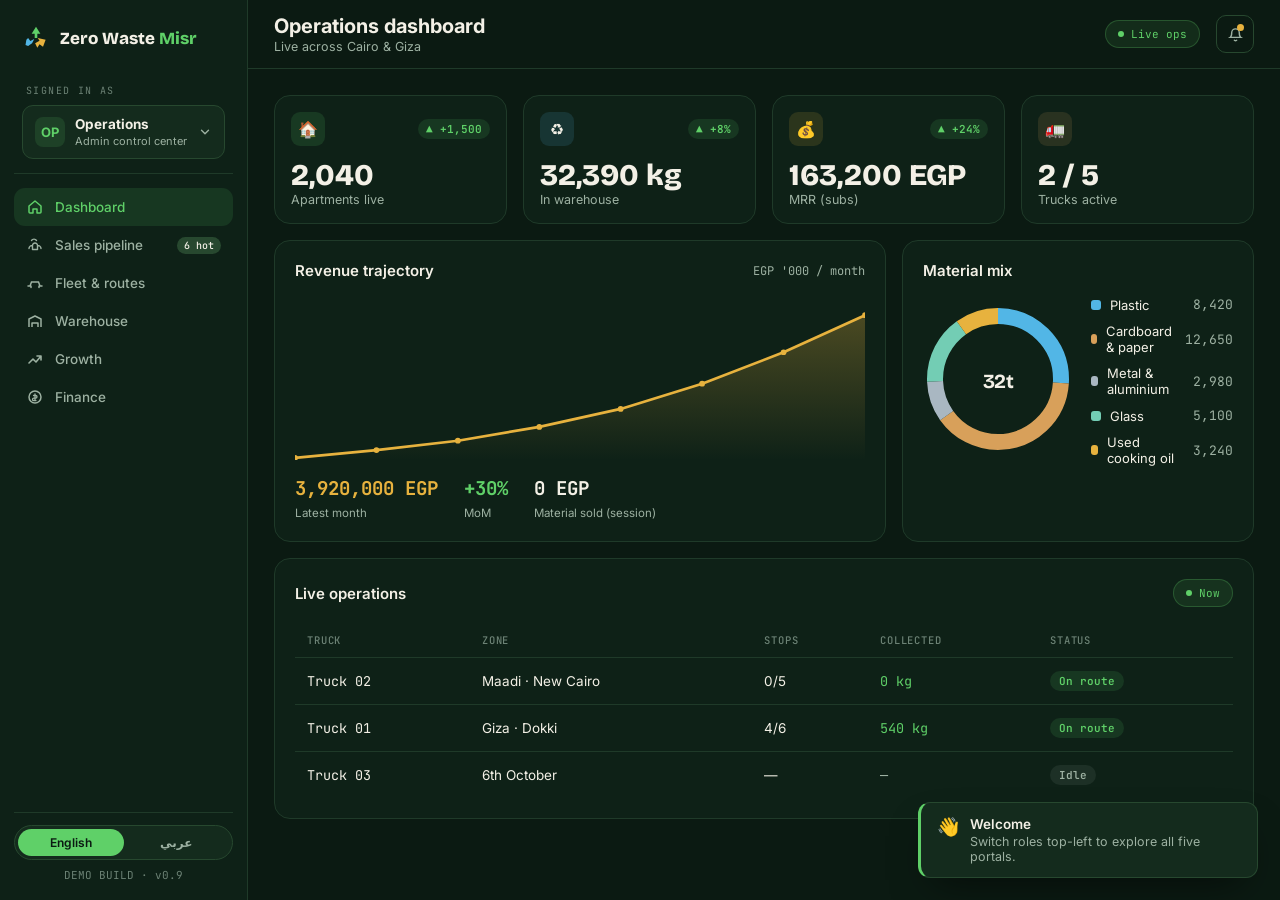
==== commit 88681b80: "Add Sales pipeline (Leads CRM) to operations platform New admin portal view: a Prospect → Contacted " ====
--- a/platform.html
+++ b/platform.html
@@ -271,6 +271,28 @@
     {id:'LOT-2274', mat:'glass', kg:5100, status:'available'},
   ],
   revenueBooked:0,
+  // Sales pipeline — REACHABLE targets (owner/manager answers, short decision cycle).
+  // Phone/contact left blank on purpose: paste the VERIFIED number from Google Maps.
+  // Never call a made-up number — it kills your credibility on the first ring.
+  leads:[
+    // ── Tier 1 · fastest close (one person answers, one person decides) ──
+    {biz:'Kazyon (nearest branch)', cat:'Supermarket chain', area:'Giza / 6 Oct', mat:'paper', vol:'High', stage:'prospect', pri:'hot', contact:'', phone:'', note:'Ask for the branch manager. Daily cardboard + shrink-wrap — a cost for them, pure profit for you.'},
+    {biz:'Seoudi Supermarket', cat:'Supermarket', area:'Sheikh Zayed', mat:'paper', vol:'High', stage:'prospect', pri:'hot', contact:'', phone:'', note:'Branch manager decides on the spot. Clean baled cardboard.'},
+    {biz:'B.TECH / 2B', cat:'Electronics retail', area:'6 October', mat:'paper', vol:'High', stage:'prospect', pri:'hot', contact:'', phone:'', note:'Every delivered fridge = a huge box + EPS foam. Store manager.'},
+    {biz:'Print shops — El-Haram strip', cat:'Printing cluster', area:'El-Haram / Faisal', mat:'paper', vol:'High', stage:'prospect', pri:'hot', contact:'', phone:'', note:'Walk it on foot — 50+ owners at the counter in one afternoon. Daily paper offcuts.'},
+    {biz:'Furniture showrooms', cat:'Furniture retail', area:'6 Oct furniture strip', mat:'paper', vol:'High', stage:'contacted', pri:'warm', contact:'', phone:'', note:'Cardboard + wood + foam. They pay to remove it today.'},
+    {biz:'Coffee roasteries', cat:'F&B', area:'Zayed / October', mat:'paper', vol:'Med', stage:'prospect', pri:'warm', contact:'', phone:'', note:'Jute + burlap sacks sell well. Owner-run, quick yes.'},
+    // ── Tier 2 · high volume, still reachable (ask for the right role) ──
+    {biz:'Pyramids Rd hotel cluster', cat:'Hotel', area:'Giza', mat:'glass', vol:'High', stage:'contacted', pri:'warm', contact:'', phone:'', note:'Ask for the CHIEF STEWARD (not procurement) — stewarding owns waste. Skips 3 gatekeepers.'},
+    {biz:'Mall of Egypt / Mall of Arabia', cat:'Mall', area:'6 October', mat:'paper', vol:'High', stage:'trial', pri:'hot', contact:'', phone:'', note:'Loading-bay supervisor can wave you in for a trial before management even signs.'},
+    {biz:'Gated compound (Beverly / Allegria)', cat:'Compound', area:'Zayed / October', mat:'plastic', vol:'High', stage:'contacted', pri:'hot', contact:'', phone:'', note:'Community manager. ONE contract = hundreds of villas + landscaping.'},
+    {biz:'Café chain — regional ops', cat:'F&B chain', area:'Cairo / Giza', mat:'oil', vol:'Med', stage:'prospect', pri:'warm', contact:'', phone:'', note:'5+ outlets → used cooking oil + cardboard + glass. One ops manager, many sites.'},
+    // ── Tier 3 · off-takers (buyers of your sorted material — visit with a sample) ──
+    {biz:'PET recycler', cat:'Off-taker (buyer)', area:'6 October', mat:'plastic', vol:'—', stage:'signed', pri:'hot', contact:'', phone:'', note:'Buys clean baled PET. Bring a sample bale, agree a price/kg before you scale collection.'},
+    {biz:'Egg-tray / paper-pulp mill', cat:'Off-taker (buyer)', area:'Obour', mat:'paper', vol:'—', stage:'contacted', pri:'warm', contact:'', phone:'', note:'Buys waste paper + cardboard by the ton.'},
+    {biz:'Scrap metal yard', cat:'Off-taker (buyer)', area:'Shubra El-Kheima', mat:'metal', vol:'—', stage:'prospect', pri:'warm', contact:'', phone:'', note:'Aluminium + copper. Cash on delivery — know the day-rate before selling.'},
+    {biz:'Plastic scrap aggregator', cat:'Off-taker (buyer)', area:'El-Marg / 10th Ramadan', mat:'plastic', vol:'—', stage:'prospect', pri:'cold', contact:'', phone:'', note:'LDPE / HDPE / PP. Backup buyer to keep prices honest.'},
+  ],
 };
 
 const ROLES = {
@@ -281,7 +303,7 @@
   driver:{name:'Mahmoud Sayed', sub:'Driver · Truck 02', av:'MS', avc:'#D8A05A',
     nav:[['home','Today\'s route'],['scan','Scan & weigh'],['history','History']]},
   admin:{name:'Operations', sub:'Admin control center', av:'OP', avc:'#5FD068',
-    nav:[['home','Dashboard'],['fleet','Fleet & routes'],['warehouse','Warehouse'],['growth','Growth'],['finance','Finance']]},
+    nav:[['home','Dashboard'],['sales','Sales pipeline'],['fleet','Fleet & routes'],['warehouse','Warehouse'],['growth','Growth'],['finance','Finance']]},
   factory:{name:'Delta Recycling', sub:'Factory buyer', av:'DR', avc:'#A9B7C2',
     nav:[['home','Marketplace'],['orders','My orders']]},
 };
@@ -372,6 +394,7 @@
       <span class="ic">${navIcon(k)}</span><span class="navlab">${lab}</span>
       ${k==='home'&&S.role==='driver'?`<span class="badge">${S.route.filter(s=>s.status==='pending').length}</span>`:''}
       ${k==='home'&&S.role==='factory'?`<span class="badge">${S.lots.filter(l=>l.status==='available').length}</span>`:''}
+      ${k==='sales'?`<span class="badge">${S.leads.filter(l=>l.pri==='hot'&&l.stage!=='signed').length} hot</span>`:''}
     </button>`).join('');
 }
 function navIcon(k){
@@ -388,6 +411,7 @@
     fleet:'<svg width="18" height="18" viewBox="0 0 18 18" fill="none"><path d="M2 12h2l1.5-4h7L14 12h2M5 12v1.5M13 12v1.5" stroke="currentColor" stroke-width="1.5" stroke-linecap="round"/></svg>',
     warehouse:'<svg width="18" height="18" viewBox="0 0 18 18" fill="none"><path d="M3 15V7l6-3 6 3v8M6 15v-4h6v4" stroke="currentColor" stroke-width="1.5" stroke-linejoin="round"/></svg>',
     growth:'<svg width="18" height="18" viewBox="0 0 18 18" fill="none"><path d="M3 13l4-4 3 3 5-6M11 6h4v4" stroke="currentColor" stroke-width="1.6" stroke-linecap="round" stroke-linejoin="round"/></svg>',
+    sales:'<svg width="18" height="18" viewBox="0 0 18 18" fill="none"><path d="M5.5 4.5a3 3 0 0 1 5 0M3 12.5c0-2 2-3 3-3M15 12.5c0-2-2-3-3-3M6.5 9.5a2.5 2.5 0 1 1 5 0v4h-5z" stroke="currentColor" stroke-width="1.4" stroke-linecap="round" stroke-linejoin="round"/></svg>',
     finance:'<svg width="18" height="18" viewBox="0 0 18 18" fill="none"><circle cx="9" cy="9" r="6" stroke="currentColor" stroke-width="1.5"/><path d="M9 6v6M7.5 7.5h2.2a1.3 1.3 0 0 1 0 2.6H7.8a1.3 1.3 0 0 0 0 2.6H10" stroke="currentColor" stroke-width="1.3" stroke-linecap="round"/></svg>',
     orders:'<svg width="18" height="18" viewBox="0 0 18 18" fill="none"><path d="M4 4h10l-1 8H5z" stroke="currentColor" stroke-width="1.5" stroke-linejoin="round"/><path d="M7 15a1 1 0 1 0 0-.01M12 15a1 1 0 1 0 0-.01" stroke="currentColor" stroke-width="1.6"/></svg>',
   };
@@ -408,6 +432,7 @@
   'driver.scan':['Scan & weigh','Log a collection'],
   'driver.history':['History','Recent collections'],
   'admin.home':['Operations dashboard','Live across Cairo & Giza'],
+  'admin.sales':['Sales pipeline','Reachable targets → signed clients'],
   'admin.fleet':['Fleet & routes','Vehicles and coverage'],
   'admin.warehouse':['Warehouse','Sorted material inventory'],
   'admin.growth':['Growth','Toward 20,000 apartments'],
@@ -613,6 +638,53 @@
     <tr><td class="mono">Truck 01</td><td>Giza · Dokki</td><td>4/6</td><td class="mono" style="color:var(--signal)">540 kg</td><td><span class="tag ok">${T('On route','في الطريق')}</span></td></tr>
     <tr><td class="mono">Truck 03</td><td>6th October</td><td>—</td><td class="mono muted">—</td><td><span class="tag pend">${T('Idle','متوقف')}</span></td></tr>
     </tbody></table></div>`;
+},
+'admin.sales':()=>{
+  const L=S.leads;
+  const stages=[['prospect','Prospect','#9DB1A2'],['contacted','Contacted','#52B6E6'],['trial','In trial','#E7B23E'],['signed','Signed','#5FD068']];
+  const order=['prospect','contacted','trial','signed'];
+  const priDot=p=>`<span title="${p}" style="width:8px;height:8px;border-radius:50%;display:inline-block;flex:none;background:${p==='hot'?'#5FD068':p==='warm'?'#E7B23E':'#9DB1A2'}"></span>`;
+  const leadCard=(l,i)=>{
+    const m=MAT[l.mat]||{color:'#9DB1A2',label:l.mat,ar:l.mat};
+    const ni=order.indexOf(l.stage);
+    return `<div class="card tight" style="margin-bottom:10px;padding:12px">
+      <div style="display:flex;align-items:center;gap:8px;margin-bottom:5px">${priDot(l.pri)}<b style="font-size:13px;line-height:1.2">${l.biz}</b></div>
+      <div style="font-size:11px;color:var(--muted);margin-bottom:7px">${l.cat} · ${l.area}</div>
+      <div style="display:flex;align-items:center;gap:6px;font-size:11px;color:var(--muted);margin-bottom:7px">
+        <span class="swatch" style="background:${m.color}"></span>${T(m.label,m.ar)} · ${l.vol}</div>
+      <div class="mono" style="font-size:11px;margin-bottom:7px;color:${l.phone?'var(--signal)':'var(--muted)'}">${l.phone?('☎ '+l.phone):(l.contact||T('no number yet','لا يوجد رقم'))}</div>
+      <p style="font-size:11px;color:var(--muted);line-height:1.4;margin-bottom:10px">${l.note}</p>
+      <div style="display:flex;gap:6px;flex-wrap:wrap">
+        ${l.phone?`<button class="btn btn-ghost btn-sm" onclick="callLead(${i})">${T('Call','اتصل')}</button>`:`<button class="btn btn-ghost btn-sm" onclick="addPhone(${i})">${T('+ number','+ رقم')}</button>`}
+        ${ni<3?`<button class="btn btn-pri btn-sm" onclick="advanceLead(${i})">${T(stages[ni+1][1],stages[ni+1][1])} →</button>`:`<span class="tag ok">${T('Client ✓','عميل ✓')}</span>`}
+      </div></div>`;
+  };
+  const col=(sk,lab,color)=>{
+    const items=L.map((l,i)=>[l,i]).filter(x=>x[0].stage===sk);
+    return `<div style="flex:1;min-width:212px">
+      <div style="display:flex;align-items:center;gap:8px;margin-bottom:12px">
+        <span style="width:9px;height:9px;border-radius:50%;background:${color}"></span>
+        <b style="font-size:13px">${lab}</b><span class="mono" style="font-size:11px;color:var(--muted)">${items.length}</span></div>
+      ${items.map(x=>leadCard(x[0],x[1])).join('')||`<div class="muted" style="font-size:11.5px;padding:14px 0">—</div>`}</div>`;
+  };
+  const hot=L.filter(l=>l.pri==='hot'&&l.stage!=='signed').length;
+  return `
+  <div class="grid g4" style="margin-bottom:16px">
+    ${kpi('🎯','#5FD068',L.length,T('Targets in pipeline','أهداف في القائمة'),'',null)}
+    ${kpi('🔥','#E7B23E',hot,T('Hot — chase today','ساخن — اتصل اليوم'),'',null)}
+    ${kpi('🤝','#52B6E6',L.filter(l=>l.stage==='trial').length,T('In trial','تجربة جارية'),'',null)}
+    ${kpi('✅','#5FD068',L.filter(l=>l.stage==='signed').length,T('Signed clients','عملاء متعاقدون'),'',null)}
+  </div>
+  <div class="notice" style="margin-bottom:16px">📱 ${T('These are REACHABLE targets — a manager or owner answers, not a procurement committee. Pull each phone number LIVE from Google Maps (search the name + area), tap “+ number”, then work the board left → right. Never dial a number you didn\'t verify.','أهداف يمكن الوصول إليها فعليًا — مدير أو مالك يرد مباشرة. اسحب الرقم من خرائط جوجل ثم اضغط «+ رقم».')}</div>
+  <div class="card">
+    <div class="card-h"><h3>${T('Pipeline','مسار المبيعات')}</h3><span class="meta">${T('Tap a card to advance its stage','اضغط لتحريك المرحلة')}</span></div>
+    <div style="display:flex;gap:14px;overflow-x:auto;padding-bottom:4px">${stages.map(s=>col(s[0],T(s[1],s[1]),s[2])).join('')}</div>
+  </div>
+  <div class="card" style="margin-top:16px">
+    <div class="card-h"><h3>${T('The opener that gets past the gate','جملة الافتتاح')}</h3></div>
+    <p style="font-size:13.5px;line-height:1.7;direction:rtl;text-align:right;font-family:'Cairo',sans-serif">«السلام عليكم، معاك فريق Zero Waste Misr. إحنا بنشيل الكرتون والبلاستيك من عندكم <b style="color:var(--signal)">ببلاش</b> وبنعدّي <b style="color:var(--signal)">كل يوم</b> بدل ما يتكدّس. ممكن أعدّي عليك النهاردة أوريّك الخدمة في ٥ دقايق؟»</p>
+    <p class="muted" style="font-size:12px;margin-top:12px">${T('Two hooks that convert: “free” (it\'s a cost for them now) and “daily” (the pile is a real daily pain). Offer a free 1-week trial, no contract — it beats any revenue-share pitch.','خطّافان يقنعان: «ببلاش» و«كل يوم». اعرض تجربة أسبوع مجانًا بدون عقد.')}</p>
+  </div>`;
 },
 'admin.fleet':()=>`<div class="grid g3" style="margin-bottom:16px">
     ${kpi('🚛','#5FD068','2 / 5',T('Trucks running','شاحنات'),'',null)}
@@ -719,6 +791,27 @@
   toast('🤝',T('Order placed','تم الطلب'),T(m.label,m.ar)+' · '+egp(l.kg*m.price),true);
   render();
 }
+function advanceLead(i){
+  const order=['prospect','contacted','trial','signed'];
+  const l=S.leads[i];const ci=order.indexOf(l.stage);
+  if(ci<order.length-1){l.stage=order[ci+1];
+    const lab={contacted:T('Contacted','تم التواصل'),trial:T('In trial','تجربة'),signed:T('Signed ✓','تم التعاقد ✓')};
+    toast('📈',T('Moved forward','تقدّم'),l.biz+' → '+lab[l.stage]);render();}
+}
+function addPhone(i){
+  const l=S.leads[i];
+  const v=prompt(T('Verified number for '+l.biz+' (from Google Maps):','رقم '+l.biz+' من خرائط جوجل:'),l.phone||'');
+  if(v===null)return;l.phone=v.trim();
+  const c=prompt(T('Contact name / role (optional):','اسم أو صفة جهة الاتصال (اختياري):'),l.contact||'');
+  if(c!==null)l.contact=c.trim();
+  toast('💾',T('Saved','تم الحفظ'),l.biz+(l.phone?(' · '+l.phone):''));render();
+}
+function callLead(i){
+  const l=S.leads[i];
+  if(!l.phone){addPhone(i);return;}
+  window.open('tel:'+l.phone.replace(/[^+0-9]/g,''));
+  toast('📞',T('Calling','جارٍ الاتصال'),l.biz+' · '+l.phone);
+}
 function optimize(){
   $('#optResult').innerHTML=`<span style="color:var(--signal)">✓ ${T('Optimised','تم')}.</span> ${T('Re-sequenced 5 stops by zone density — est. −14% drive time, −0.4 L fuel/stop.','أعيد ترتيب المحطات — توفير ١٤٪.')}`;
   toast('🧠',T('Routes optimised','تم تحسين المسار'),T('Saved ~14% drive time today.','وفّرنا ١٤٪ من الوقت.'));
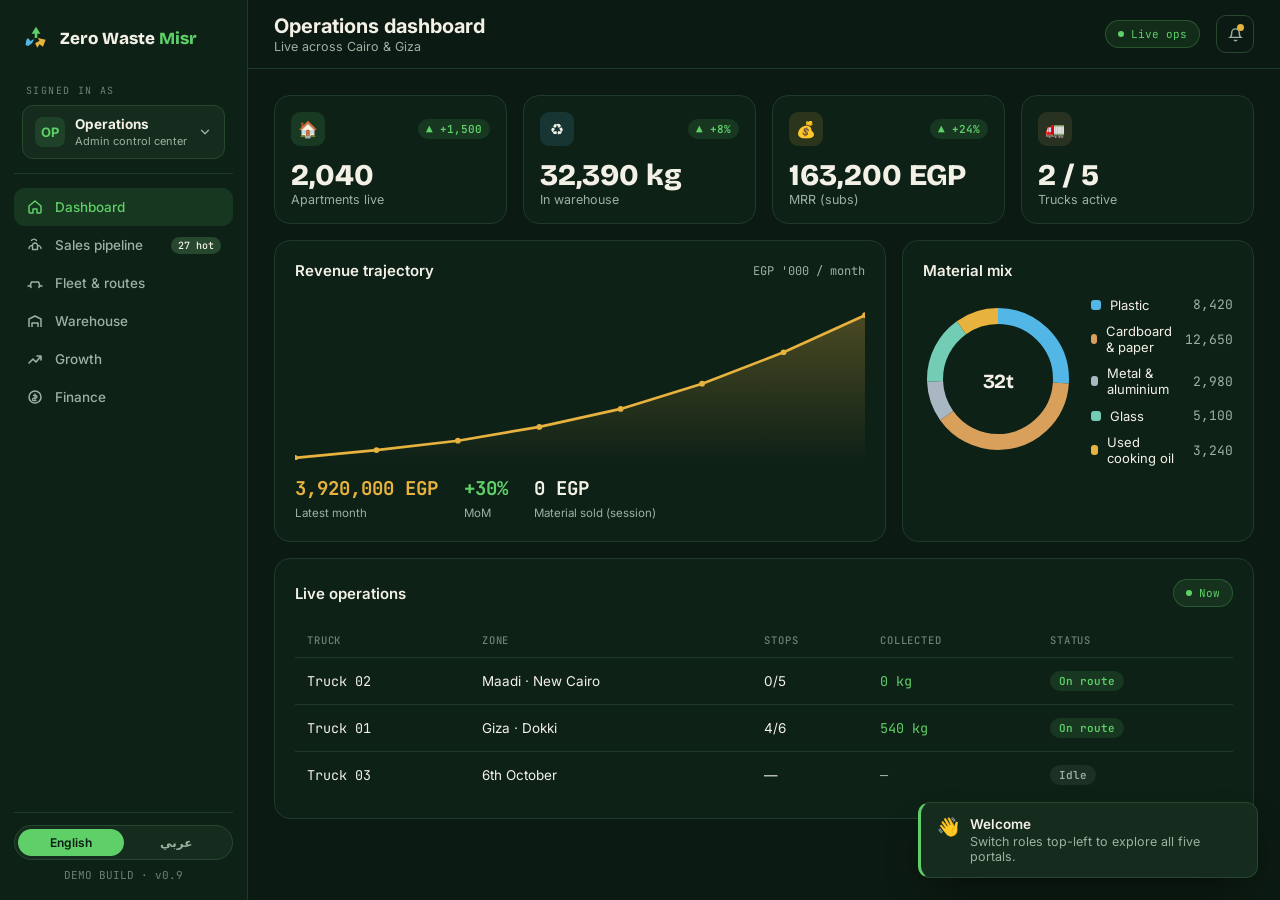
==== commit d368ee17: "Seed Sales pipeline with 61 verified leads Replace the placeholder Sales pipeline targets with 61 le" ====
--- a/platform.html
+++ b/platform.html
@@ -271,27 +271,78 @@
     {id:'LOT-2274', mat:'glass', kg:5100, status:'available'},
   ],
   revenueBooked:0,
-  // Sales pipeline — REACHABLE targets (owner/manager answers, short decision cycle).
-  // Phone/contact left blank on purpose: paste the VERIFIED number from Google Maps.
-  // Never call a made-up number — it kills your credibility on the first ring.
+  // Sales pipeline — VERIFIED leads (public switchboards/hotlines, confirmed from live directories, wk of 7 Jul 2026).
+  // These are official company lines, NOT personal mobiles. Ask for the role in the note. Reconfirm on Google Maps before a first call.
   leads:[
-    // ── Tier 1 · fastest close (one person answers, one person decides) ──
-    {biz:'Kazyon (nearest branch)', cat:'Supermarket chain', area:'Giza / 6 Oct', mat:'paper', vol:'High', stage:'prospect', pri:'hot', contact:'', phone:'', note:'Ask for the branch manager. Daily cardboard + shrink-wrap — a cost for them, pure profit for you.'},
-    {biz:'Seoudi Supermarket', cat:'Supermarket', area:'Sheikh Zayed', mat:'paper', vol:'High', stage:'prospect', pri:'hot', contact:'', phone:'', note:'Branch manager decides on the spot. Clean baled cardboard.'},
-    {biz:'B.TECH / 2B', cat:'Electronics retail', area:'6 October', mat:'paper', vol:'High', stage:'prospect', pri:'hot', contact:'', phone:'', note:'Every delivered fridge = a huge box + EPS foam. Store manager.'},
-    {biz:'Print shops — El-Haram strip', cat:'Printing cluster', area:'El-Haram / Faisal', mat:'paper', vol:'High', stage:'prospect', pri:'hot', contact:'', phone:'', note:'Walk it on foot — 50+ owners at the counter in one afternoon. Daily paper offcuts.'},
-    {biz:'Furniture showrooms', cat:'Furniture retail', area:'6 Oct furniture strip', mat:'paper', vol:'High', stage:'contacted', pri:'warm', contact:'', phone:'', note:'Cardboard + wood + foam. They pay to remove it today.'},
-    {biz:'Coffee roasteries', cat:'F&B', area:'Zayed / October', mat:'paper', vol:'Med', stage:'prospect', pri:'warm', contact:'', phone:'', note:'Jute + burlap sacks sell well. Owner-run, quick yes.'},
-    // ── Tier 2 · high volume, still reachable (ask for the right role) ──
-    {biz:'Pyramids Rd hotel cluster', cat:'Hotel', area:'Giza', mat:'glass', vol:'High', stage:'contacted', pri:'warm', contact:'', phone:'', note:'Ask for the CHIEF STEWARD (not procurement) — stewarding owns waste. Skips 3 gatekeepers.'},
-    {biz:'Mall of Egypt / Mall of Arabia', cat:'Mall', area:'6 October', mat:'paper', vol:'High', stage:'trial', pri:'hot', contact:'', phone:'', note:'Loading-bay supervisor can wave you in for a trial before management even signs.'},
-    {biz:'Gated compound (Beverly / Allegria)', cat:'Compound', area:'Zayed / October', mat:'plastic', vol:'High', stage:'contacted', pri:'hot', contact:'', phone:'', note:'Community manager. ONE contract = hundreds of villas + landscaping.'},
-    {biz:'Café chain — regional ops', cat:'F&B chain', area:'Cairo / Giza', mat:'oil', vol:'Med', stage:'prospect', pri:'warm', contact:'', phone:'', note:'5+ outlets → used cooking oil + cardboard + glass. One ops manager, many sites.'},
-    // ── Tier 3 · off-takers (buyers of your sorted material — visit with a sample) ──
-    {biz:'PET recycler', cat:'Off-taker (buyer)', area:'6 October', mat:'plastic', vol:'—', stage:'signed', pri:'hot', contact:'', phone:'', note:'Buys clean baled PET. Bring a sample bale, agree a price/kg before you scale collection.'},
-    {biz:'Egg-tray / paper-pulp mill', cat:'Off-taker (buyer)', area:'Obour', mat:'paper', vol:'—', stage:'contacted', pri:'warm', contact:'', phone:'', note:'Buys waste paper + cardboard by the ton.'},
-    {biz:'Scrap metal yard', cat:'Off-taker (buyer)', area:'Shubra El-Kheima', mat:'metal', vol:'—', stage:'prospect', pri:'warm', contact:'', phone:'', note:'Aluminium + copper. Cash on delivery — know the day-rate before selling.'},
-    {biz:'Plastic scrap aggregator', cat:'Off-taker (buyer)', area:'El-Marg / 10th Ramadan', mat:'plastic', vol:'—', stage:'prospect', pri:'cold', contact:'', phone:'', note:'LDPE / HDPE / PP. Backup buyer to keep prices honest.'},
+    // ── Retail & supermarket chains (ask for branch manager) ──
+    {biz:'Seoudi Supermarket', cat:'Supermarket', area:'Multi', mat:'paper', vol:'High', stage:'prospect', pri:'hot', contact:'', phone:'16176', note:'Branch manager decides on the spot. Daily cardboard + film.'},
+    {biz:'Spinneys Egypt', cat:'Supermarket', area:'Multi', mat:'paper', vol:'High', stage:'prospect', pri:'hot', contact:'', phone:'16005', note:'Ask for branch / ops manager. Clean cardboard.'},
+    {biz:'Gourmet Egypt', cat:'Supermarket', area:'Multi', mat:'paper', vol:'High', stage:'prospect', pri:'hot', contact:'', phone:'19339', note:'Branch manager. Cardboard + glass.'},
+    {biz:'Metro Market', cat:'Supermarket', area:'Multi', mat:'paper', vol:'High', stage:'prospect', pri:'hot', contact:'', phone:'19619', note:'Branch manager. Daily cardboard.'},
+    {biz:'Kheir Zaman', cat:'Supermarket', area:'Multi', mat:'paper', vol:'High', stage:'prospect', pri:'hot', contact:'', phone:'16007', note:'Branch manager. Daily cardboard.'},
+    {biz:'Fathalla Market', cat:'Supermarket', area:'Multi / Alex', mat:'paper', vol:'High', stage:'prospect', pri:'warm', contact:'', phone:'15260', note:'Branch manager. Cardboard.'},
+    {biz:'Awlad Ragab', cat:'Supermarket', area:'Multi', mat:'paper', vol:'High', stage:'prospect', pri:'warm', contact:'', phone:'010-0073-0308', note:'Ops manager. Cardboard.'},
+    {biz:'Carrefour Egypt', cat:'Hypermarket', area:'Multi', mat:'paper', vol:'High', stage:'prospect', pri:'hot', contact:'', phone:'02-2520-4200', note:'Facilities / waste-contract desk. Huge cardboard.'},
+    {biz:'Kazyon', cat:'Supermarket chain', area:'Multi (100s stores)', mat:'paper', vol:'High', stage:'prospect', pri:'hot', contact:'', phone:'19609', note:'Store manager per branch. Cardboard.'},
+    {biz:'Hyper One', cat:'Hypermarket', area:'Sheikh Zayed', mat:'paper', vol:'High', stage:'prospect', pri:'hot', contact:'', phone:'16404', note:'Facility manager. Cardboard + film.'},
+    {biz:'B.TECH', cat:'Electronics retail', area:'Multi', mat:'paper', vol:'High', stage:'prospect', pri:'hot', contact:'', phone:'19966', note:'Store / logistics mgr. Cardboard + EPS foam.'},
+    {biz:'IKEA Egypt', cat:'Furniture retail', area:'Mall of Arabia', mat:'paper', vol:'High', stage:'prospect', pri:'hot', contact:'', phone:'16576', note:'Facility manager. Cardboard, wood, foam.'},
+    // ── Restaurants, cafés & bakeries (used oil + cardboard) ──
+    {biz:"McDonald's Egypt", cat:'Restaurant chain', area:'Multi', mat:'oil', vol:'High', stage:'prospect', pri:'hot', contact:'', phone:'19991', note:'Ops / supplier desk. Used oil + cardboard.'},
+    {biz:'Abou Shakra', cat:'Restaurant chain', area:'Multi', mat:'oil', vol:'High', stage:'prospect', pri:'hot', contact:'', phone:'19090', note:'Branch / central kitchen. Used oil + cardboard.'},
+    {biz:'Buffalo Burger', cat:'Restaurant chain', area:'Multi', mat:'oil', vol:'Med', stage:'prospect', pri:'warm', contact:'', phone:'19914', note:'Ops manager. Used oil + cardboard.'},
+    {biz:'Cilantro', cat:'Café chain', area:'Multi', mat:'oil', vol:'Med', stage:'prospect', pri:'warm', contact:'', phone:'012-0120-0061', note:'Ops manager. Cardboard, oil, glass.'},
+    {biz:"Beano's Cafe", cat:'Café chain', area:'Multi', mat:'oil', vol:'Med', stage:'prospect', pri:'warm', contact:'', phone:'02-2358-5336', note:'Ops manager. Cardboard, oil.'},
+    {biz:'TBS – The Bakery Shop', cat:'Bakery chain', area:'Multi', mat:'paper', vol:'Med', stage:'prospect', pri:'warm', contact:'', phone:'16679', note:'Central kitchen mgr. Cardboard, film.'},
+    {biz:'Abu Auf', cat:'Retail / roastery', area:'Multi', mat:'paper', vol:'Med', stage:'prospect', pri:'warm', contact:'', phone:'19969', note:'Ops / purchasing. Cardboard, jute sacks.'},
+    // ── Hotels (ask for the Chief Steward) ──
+    {biz:'Marriott Mena House', cat:'Hotel', area:'Pyramids Rd', mat:'glass', vol:'High', stage:'prospect', pri:'hot', contact:'', phone:'+20 2 3377-3222', note:'Chief Steward. Cardboard, glass, oil.'},
+    {biz:'JW Marriott Cairo', cat:'Hotel', area:'Mirage City', mat:'glass', vol:'High', stage:'prospect', pri:'warm', contact:'', phone:'+20 2 2411-5588', note:'Chief Steward. Cardboard, glass, oil.'},
+    {biz:'Four Seasons Nile Plaza', cat:'Hotel', area:'Garden City', mat:'glass', vol:'High', stage:'prospect', pri:'warm', contact:'', phone:'+20 2 2791-7000', note:'Chief Steward. Glass, cardboard, oil.'},
+    {biz:'Sofitel Cairo Nile El Gezirah', cat:'Hotel', area:'Zamalek', mat:'glass', vol:'High', stage:'prospect', pri:'warm', contact:'', phone:'+20 2 2737-3737', note:'Chief Steward. Glass, paper, oil.'},
+    {biz:'Hyatt Regency Cairo West', cat:'Hotel', area:'Sheikh Zayed', mat:'glass', vol:'High', stage:'prospect', pri:'hot', contact:'', phone:'+20 2 3536-9500', note:'Chief Steward. Cardboard, glass.'},
+    {biz:'Steigenberger El Tahrir', cat:'Hotel', area:'Downtown', mat:'glass', vol:'Med', stage:'prospect', pri:'warm', contact:'', phone:'+20 2 2575-0777', note:'Chief Steward. Glass, cardboard.'},
+    {biz:'Fairmont Nile City', cat:'Hotel', area:'Boulaq', mat:'glass', vol:'High', stage:'prospect', pri:'warm', contact:'', phone:'+20 2 2461-9770', note:'Chief Steward. Glass, cardboard, oil.'},
+    {biz:'Kempinski Nile Hotel', cat:'Hotel', area:'Garden City', mat:'glass', vol:'Med', stage:'prospect', pri:'warm', contact:'', phone:'+20 2 2798-0000', note:'Chief Steward. Glass, cardboard, oil.'},
+    // ── Factories: food & beverage (ask for supply chain / purchasing) ──
+    {biz:'Juhayna', cat:'Factory · dairy/juice', area:'6 October', mat:'plastic', vol:'High', stage:'prospect', pri:'hot', contact:'', phone:'16630', note:'Logistics mgr. PET, HDPE, cardboard.'},
+    {biz:'PepsiCo (Chipsy)', cat:'Factory · snacks', area:'6 October', mat:'plastic', vol:'High', stage:'prospect', pri:'hot', contact:'', phone:'02-3832-9714', note:'Waste-contract desk. PET, cardboard, foil.'},
+    {biz:'Edita Food Industries', cat:'Factory · bakery', area:'6 Oct / Zayed', mat:'paper', vol:'High', stage:'prospect', pri:'hot', contact:'', phone:'02-3851-6464', note:'Purchasing. Cardboard, LDPE film.'},
+    {biz:'Savola (oils / Beyti)', cat:'Factory · oils/dairy', area:'Nasr City', mat:'plastic', vol:'High', stage:'prospect', pri:'warm', contact:'', phone:'02-2403-3856', note:'Supply chain. HDPE, cardboard, oil.'},
+    {biz:'Faragalla / Faragello', cat:'Factory · food', area:'Borg El Arab / 6 Oct', mat:'paper', vol:'High', stage:'prospect', pri:'warm', contact:'', phone:'03-5450-200', note:'Purchasing. Cardboard, food plastic.'},
+    {biz:'Halwani Bros', cat:'Factory · halawa/meat', area:'10th Ramadan', mat:'glass', vol:'High', stage:'prospect', pri:'warm', contact:'', phone:'012-6366-6667', note:'Purchasing. Glass, cans, cardboard.'},
+    {biz:'Nestlé Egypt', cat:'Factory · food', area:'New Cairo', mat:'paper', vol:'High', stage:'prospect', pri:'warm', contact:'', phone:'+20 2 2614-6400', note:'Supply chain. Cardboard, plastic, PET.'},
+    {biz:'Domty (Arabian Food Ind.)', cat:'Factory · dairy/cheese', area:'Giza / Sadat', mat:'paper', vol:'High', stage:'prospect', pri:'warm', contact:'', phone:'02-3572-4924', note:'Supply chain. Cardboard, plastic.'},
+    {biz:'El Rashidi El Mizan', cat:'Factory · confectionery', area:'6 October', mat:'paper', vol:'High', stage:'prospect', pri:'warm', contact:'', phone:'010-1339-2758', note:'Purchasing. Paper, plastic.'},
+    {biz:'Farm Frites (Americana)', cat:'Factory · frozen food', area:'10th Ramadan', mat:'paper', vol:'High', stage:'prospect', pri:'warm', contact:'', phone:'055-4411431', note:'Supply chain. Cardboard, film.'},
+    {biz:'Egypt Foods (snacks)', cat:'Factory · snacks', area:'Quesna', mat:'paper', vol:'Med', stage:'prospect', pri:'warm', contact:'', phone:'048-2590050', note:'Purchasing. Cardboard, film.'},
+    {biz:'Cairo Poultry Co. (CPC)', cat:'Factory · poultry', area:'6 October', mat:'paper', vol:'High', stage:'prospect', pri:'warm', contact:'', phone:'02-3571-7753', note:'Supply chain. Cardboard, plastic crates.'},
+    {biz:'Cairo 3A Poultry', cat:'Factory · poultry/feed', area:'Giza / Delta', mat:'paper', vol:'High', stage:'prospect', pri:'warm', contact:'', phone:'16993', note:'Supply chain. Feed bags, cardboard.'},
+    // ── Factories: pharma & cosmetics ──
+    {biz:'EIPICO', cat:'Factory · pharma', area:'10th Ramadan', mat:'paper', vol:'High', stage:'prospect', pri:'hot', contact:'', phone:'+20 55 4499-199', note:'Supply chain. Cardboard, paper, bottles.'},
+    {biz:'Eva Pharma', cat:'Factory · pharma', area:'6 Oct / Haram', mat:'paper', vol:'High', stage:'prospect', pri:'warm', contact:'', phone:'+20 2 2399-2700', note:'Supply chain. Cardboard, plastic.'},
+    {biz:'Pharco', cat:'Factory · pharma', area:'Alexandria', mat:'paper', vol:'High', stage:'prospect', pri:'warm', contact:'', phone:'+20 3 4480-130', note:'Purchasing. Cardboard, bottles.'},
+    {biz:'Amoun Pharmaceutical', cat:'Factory · pharma', area:'Obour', mat:'paper', vol:'High', stage:'prospect', pri:'warm', contact:'', phone:'02-4614-0100', note:'Supply chain. Cardboard, plastic.'},
+    {biz:'SEDICO', cat:'Factory · pharma', area:'6 October', mat:'paper', vol:'High', stage:'prospect', pri:'warm', contact:'', phone:'02-3820-0575', note:'Supply chain. Cardboard, bottles.'},
+    // ── Factories: heavy industry (high scrap value) ──
+    {biz:'El Sewedy Electric', cat:'Factory · cables', area:'10th Ramadan', mat:'metal', vol:'High', stage:'prospect', pri:'hot', contact:'', phone:'19052', note:'Purchasing. Metal scrap, wood reels, cardboard.'},
+    {biz:'Oriental Weavers', cat:'Factory · carpets', area:'10th Ramadan', mat:'paper', vol:'High', stage:'prospect', pri:'warm', contact:'', phone:'010-5410-417', note:'Purchasing. Fabric offcuts, cardboard, wrap.'},
+    {biz:'Ceramica Cleopatra', cat:'Factory · ceramics', area:'10th Ramadan', mat:'paper', vol:'High', stage:'prospect', pri:'warm', contact:'', phone:'010-6667-0007', note:'Purchasing. Cardboard, wood pallets, wrap.'},
+    // ── Malls & developers (facility / community management) ──
+    {biz:'Mall of Arabia', cat:'Mall', area:'6 October', mat:'paper', vol:'High', stage:'prospect', pri:'hot', contact:'', phone:'19226', note:'Facility / loading bay. Cardboard from all shops.'},
+    {biz:'Mall of Egypt', cat:'Mall', area:'6 October', mat:'paper', vol:'High', stage:'prospect', pri:'hot', contact:'', phone:'+20 2 3612-0084', note:'Facility mgmt. Cardboard (logistics bay).'},
+    {biz:'City Stars', cat:'Mall', area:'Heliopolis', mat:'paper', vol:'High', stage:'prospect', pri:'warm', contact:'', phone:'16478', note:'Facility mgmt. Cardboard, glass.'},
+    {biz:'Talaat Moustafa Group', cat:'Developer / compounds', area:'New Cairo', mat:'plastic', vol:'High', stage:'prospect', pri:'hot', contact:'', phone:'19691', note:'Facility mgmt. Madinaty/Rehab — household + landscaping.'},
+    {biz:'Palm Hills Developments', cat:'Developer / compounds', area:'6 Oct / Zayed', mat:'plastic', vol:'High', stage:'prospect', pri:'hot', contact:'', phone:'02-3886-0103', note:'Community mgmt. Household + landscaping.'},
+    {biz:'SODIC', cat:'Developer / compounds', area:'Zayed / October', mat:'plastic', vol:'High', stage:'prospect', pri:'hot', contact:'', phone:'19839', note:'Community mgmt. Beverly/Allegria/Karma/Zed.'},
+    {biz:'Emaar Misr', cat:'Developer / compounds', area:'New Cairo / Zayed', mat:'plastic', vol:'High', stage:'prospect', pri:'warm', contact:'', phone:'16116', note:'Community mgmt. Uptown / Mivida — household.'},
+    {biz:'Mountain View', cat:'Developer / compounds', area:'October / New Cairo', mat:'plastic', vol:'High', stage:'prospect', pri:'warm', contact:'', phone:'16547', note:'Community mgmt. Household.'},
+    {biz:'Hassan Allam Properties', cat:'Developer / compounds', area:'Zayed / October', mat:'plastic', vol:'High', stage:'prospect', pri:'warm', contact:'', phone:'+20 2 2265-9000', note:'Facility mgmt. Household.'},
+    // ── Off-takers / BUYERS (they pay you — line up before scaling) ──
+    {biz:'Geocycle (Lafarge/Holcim)', cat:'BUYER · RDF', area:'5th Settlement', mat:'plastic', vol:'—', stage:'contacted', pri:'hot', contact:'', phone:'+20 2 2768-9200', note:'Buys non-recyclable fluff (RDF). Alt-fuels / waste intake.'},
+    {biz:'Tagaddod', cat:'BUYER · used oil', area:'Nationwide', mat:'oil', vol:'—', stage:'contacted', pri:'hot', contact:'', phone:'19481', note:'Buys used cooking oil. Supply team.'},
+    {biz:'Bekia', cat:'BUYER · recyclables', area:'Dokki', mat:'plastic', vol:'—', stage:'contacted', pri:'hot', contact:'', phone:'011-2542-8292', note:'Buys plastic, paper, oil, metal. Partnerships.'},
+    {biz:'Recyclobekia', cat:'BUYER · e-waste', area:'Maadi', mat:'metal', vol:'—', stage:'prospect', pri:'warm', contact:'', phone:'02-2359-2506', note:'Buys electronics / e-waste. Procurement.'},
   ],
 };
 
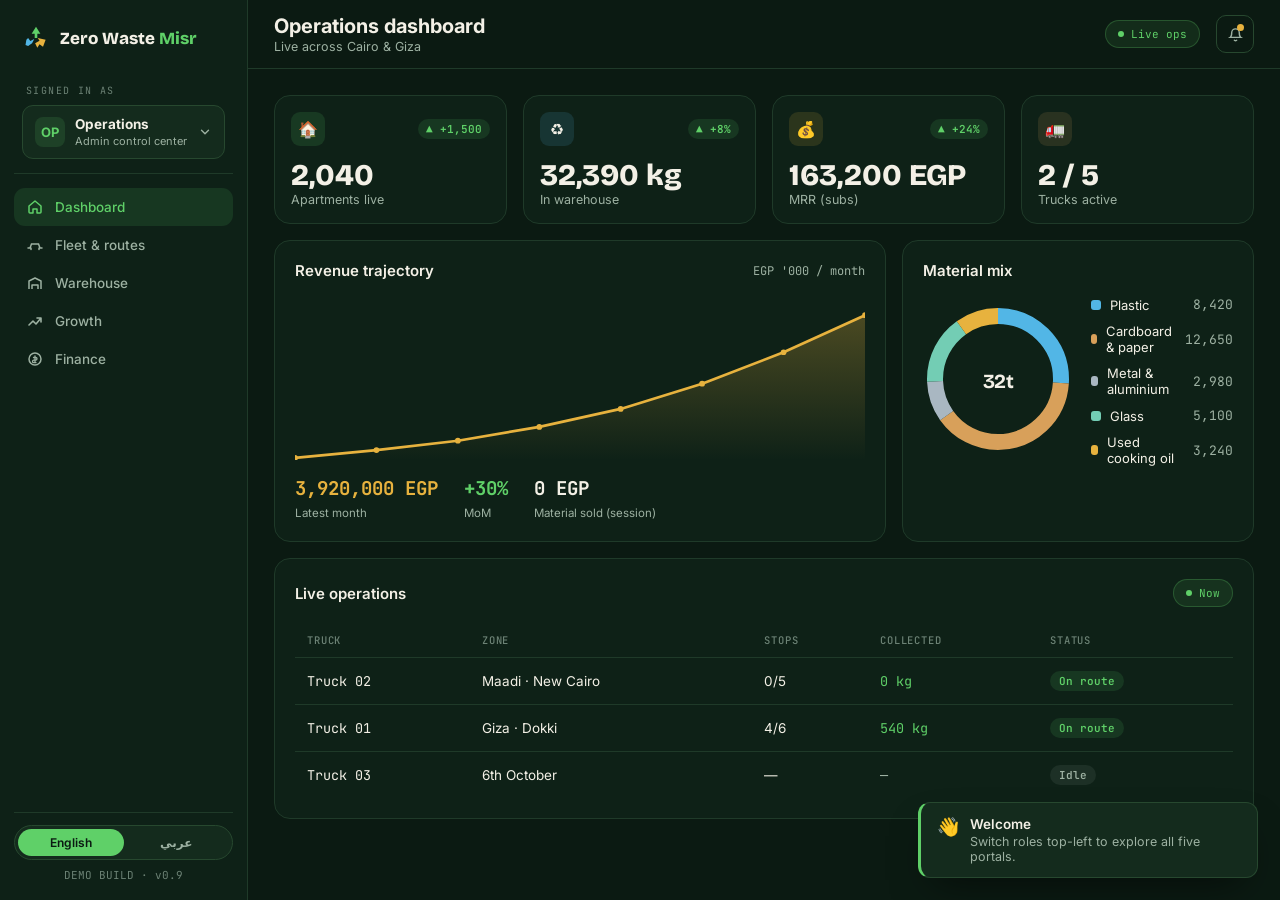
==== commit b79eaadf: "Merge 440cc72e2dda269c8f710da2597a7fb6ebaca672 into 1b087d0dfee619f2e3bc0d48bae9f1d5bdf64050" ====
--- a/platform.html
+++ b/platform.html
@@ -271,79 +271,6 @@
     {id:'LOT-2274', mat:'glass', kg:5100, status:'available'},
   ],
   revenueBooked:0,
-  // Sales pipeline — VERIFIED leads (public switchboards/hotlines, confirmed from live directories, wk of 7 Jul 2026).
-  // These are official company lines, NOT personal mobiles. Ask for the role in the note. Reconfirm on Google Maps before a first call.
-  leads:[
-    // ── Retail & supermarket chains (ask for branch manager) ──
-    {biz:'Seoudi Supermarket', cat:'Supermarket', area:'Multi', mat:'paper', vol:'High', stage:'prospect', pri:'hot', contact:'', phone:'16176', note:'Branch manager decides on the spot. Daily cardboard + film.'},
-    {biz:'Spinneys Egypt', cat:'Supermarket', area:'Multi', mat:'paper', vol:'High', stage:'prospect', pri:'hot', contact:'', phone:'16005', note:'Ask for branch / ops manager. Clean cardboard.'},
-    {biz:'Gourmet Egypt', cat:'Supermarket', area:'Multi', mat:'paper', vol:'High', stage:'prospect', pri:'hot', contact:'', phone:'19339', note:'Branch manager. Cardboard + glass.'},
-    {biz:'Metro Market', cat:'Supermarket', area:'Multi', mat:'paper', vol:'High', stage:'prospect', pri:'hot', contact:'', phone:'19619', note:'Branch manager. Daily cardboard.'},
-    {biz:'Kheir Zaman', cat:'Supermarket', area:'Multi', mat:'paper', vol:'High', stage:'prospect', pri:'hot', contact:'', phone:'16007', note:'Branch manager. Daily cardboard.'},
-    {biz:'Fathalla Market', cat:'Supermarket', area:'Multi / Alex', mat:'paper', vol:'High', stage:'prospect', pri:'warm', contact:'', phone:'15260', note:'Branch manager. Cardboard.'},
-    {biz:'Awlad Ragab', cat:'Supermarket', area:'Multi', mat:'paper', vol:'High', stage:'prospect', pri:'warm', contact:'', phone:'010-0073-0308', note:'Ops manager. Cardboard.'},
-    {biz:'Carrefour Egypt', cat:'Hypermarket', area:'Multi', mat:'paper', vol:'High', stage:'prospect', pri:'hot', contact:'', phone:'02-2520-4200', note:'Facilities / waste-contract desk. Huge cardboard.'},
-    {biz:'Kazyon', cat:'Supermarket chain', area:'Multi (100s stores)', mat:'paper', vol:'High', stage:'prospect', pri:'hot', contact:'', phone:'19609', note:'Store manager per branch. Cardboard.'},
-    {biz:'Hyper One', cat:'Hypermarket', area:'Sheikh Zayed', mat:'paper', vol:'High', stage:'prospect', pri:'hot', contact:'', phone:'16404', note:'Facility manager. Cardboard + film.'},
-    {biz:'B.TECH', cat:'Electronics retail', area:'Multi', mat:'paper', vol:'High', stage:'prospect', pri:'hot', contact:'', phone:'19966', note:'Store / logistics mgr. Cardboard + EPS foam.'},
-    {biz:'IKEA Egypt', cat:'Furniture retail', area:'Mall of Arabia', mat:'paper', vol:'High', stage:'prospect', pri:'hot', contact:'', phone:'16576', note:'Facility manager. Cardboard, wood, foam.'},
-    // ── Restaurants, cafés & bakeries (used oil + cardboard) ──
-    {biz:"McDonald's Egypt", cat:'Restaurant chain', area:'Multi', mat:'oil', vol:'High', stage:'prospect', pri:'hot', contact:'', phone:'19991', note:'Ops / supplier desk. Used oil + cardboard.'},
-    {biz:'Abou Shakra', cat:'Restaurant chain', area:'Multi', mat:'oil', vol:'High', stage:'prospect', pri:'hot', contact:'', phone:'19090', note:'Branch / central kitchen. Used oil + cardboard.'},
-    {biz:'Buffalo Burger', cat:'Restaurant chain', area:'Multi', mat:'oil', vol:'Med', stage:'prospect', pri:'warm', contact:'', phone:'19914', note:'Ops manager. Used oil + cardboard.'},
-    {biz:'Cilantro', cat:'Café chain', area:'Multi', mat:'oil', vol:'Med', stage:'prospect', pri:'warm', contact:'', phone:'012-0120-0061', note:'Ops manager. Cardboard, oil, glass.'},
-    {biz:"Beano's Cafe", cat:'Café chain', area:'Multi', mat:'oil', vol:'Med', stage:'prospect', pri:'warm', contact:'', phone:'02-2358-5336', note:'Ops manager. Cardboard, oil.'},
-    {biz:'TBS – The Bakery Shop', cat:'Bakery chain', area:'Multi', mat:'paper', vol:'Med', stage:'prospect', pri:'warm', contact:'', phone:'16679', note:'Central kitchen mgr. Cardboard, film.'},
-    {biz:'Abu Auf', cat:'Retail / roastery', area:'Multi', mat:'paper', vol:'Med', stage:'prospect', pri:'warm', contact:'', phone:'19969', note:'Ops / purchasing. Cardboard, jute sacks.'},
-    // ── Hotels (ask for the Chief Steward) ──
-    {biz:'Marriott Mena House', cat:'Hotel', area:'Pyramids Rd', mat:'glass', vol:'High', stage:'prospect', pri:'hot', contact:'', phone:'+20 2 3377-3222', note:'Chief Steward. Cardboard, glass, oil.'},
-    {biz:'JW Marriott Cairo', cat:'Hotel', area:'Mirage City', mat:'glass', vol:'High', stage:'prospect', pri:'warm', contact:'', phone:'+20 2 2411-5588', note:'Chief Steward. Cardboard, glass, oil.'},
-    {biz:'Four Seasons Nile Plaza', cat:'Hotel', area:'Garden City', mat:'glass', vol:'High', stage:'prospect', pri:'warm', contact:'', phone:'+20 2 2791-7000', note:'Chief Steward. Glass, cardboard, oil.'},
-    {biz:'Sofitel Cairo Nile El Gezirah', cat:'Hotel', area:'Zamalek', mat:'glass', vol:'High', stage:'prospect', pri:'warm', contact:'', phone:'+20 2 2737-3737', note:'Chief Steward. Glass, paper, oil.'},
-    {biz:'Hyatt Regency Cairo West', cat:'Hotel', area:'Sheikh Zayed', mat:'glass', vol:'High', stage:'prospect', pri:'hot', contact:'', phone:'+20 2 3536-9500', note:'Chief Steward. Cardboard, glass.'},
-    {biz:'Steigenberger El Tahrir', cat:'Hotel', area:'Downtown', mat:'glass', vol:'Med', stage:'prospect', pri:'warm', contact:'', phone:'+20 2 2575-0777', note:'Chief Steward. Glass, cardboard.'},
-    {biz:'Fairmont Nile City', cat:'Hotel', area:'Boulaq', mat:'glass', vol:'High', stage:'prospect', pri:'warm', contact:'', phone:'+20 2 2461-9770', note:'Chief Steward. Glass, cardboard, oil.'},
-    {biz:'Kempinski Nile Hotel', cat:'Hotel', area:'Garden City', mat:'glass', vol:'Med', stage:'prospect', pri:'warm', contact:'', phone:'+20 2 2798-0000', note:'Chief Steward. Glass, cardboard, oil.'},
-    // ── Factories: food & beverage (ask for supply chain / purchasing) ──
-    {biz:'Juhayna', cat:'Factory · dairy/juice', area:'6 October', mat:'plastic', vol:'High', stage:'prospect', pri:'hot', contact:'', phone:'16630', note:'Logistics mgr. PET, HDPE, cardboard.'},
-    {biz:'PepsiCo (Chipsy)', cat:'Factory · snacks', area:'6 October', mat:'plastic', vol:'High', stage:'prospect', pri:'hot', contact:'', phone:'02-3832-9714', note:'Waste-contract desk. PET, cardboard, foil.'},
-    {biz:'Edita Food Industries', cat:'Factory · bakery', area:'6 Oct / Zayed', mat:'paper', vol:'High', stage:'prospect', pri:'hot', contact:'', phone:'02-3851-6464', note:'Purchasing. Cardboard, LDPE film.'},
-    {biz:'Savola (oils / Beyti)', cat:'Factory · oils/dairy', area:'Nasr City', mat:'plastic', vol:'High', stage:'prospect', pri:'warm', contact:'', phone:'02-2403-3856', note:'Supply chain. HDPE, cardboard, oil.'},
-    {biz:'Faragalla / Faragello', cat:'Factory · food', area:'Borg El Arab / 6 Oct', mat:'paper', vol:'High', stage:'prospect', pri:'warm', contact:'', phone:'03-5450-200', note:'Purchasing. Cardboard, food plastic.'},
-    {biz:'Halwani Bros', cat:'Factory · halawa/meat', area:'10th Ramadan', mat:'glass', vol:'High', stage:'prospect', pri:'warm', contact:'', phone:'012-6366-6667', note:'Purchasing. Glass, cans, cardboard.'},
-    {biz:'Nestlé Egypt', cat:'Factory · food', area:'New Cairo', mat:'paper', vol:'High', stage:'prospect', pri:'warm', contact:'', phone:'+20 2 2614-6400', note:'Supply chain. Cardboard, plastic, PET.'},
-    {biz:'Domty (Arabian Food Ind.)', cat:'Factory · dairy/cheese', area:'Giza / Sadat', mat:'paper', vol:'High', stage:'prospect', pri:'warm', contact:'', phone:'02-3572-4924', note:'Supply chain. Cardboard, plastic.'},
-    {biz:'El Rashidi El Mizan', cat:'Factory · confectionery', area:'6 October', mat:'paper', vol:'High', stage:'prospect', pri:'warm', contact:'', phone:'010-1339-2758', note:'Purchasing. Paper, plastic.'},
-    {biz:'Farm Frites (Americana)', cat:'Factory · frozen food', area:'10th Ramadan', mat:'paper', vol:'High', stage:'prospect', pri:'warm', contact:'', phone:'055-4411431', note:'Supply chain. Cardboard, film.'},
-    {biz:'Egypt Foods (snacks)', cat:'Factory · snacks', area:'Quesna', mat:'paper', vol:'Med', stage:'prospect', pri:'warm', contact:'', phone:'048-2590050', note:'Purchasing. Cardboard, film.'},
-    {biz:'Cairo Poultry Co. (CPC)', cat:'Factory · poultry', area:'6 October', mat:'paper', vol:'High', stage:'prospect', pri:'warm', contact:'', phone:'02-3571-7753', note:'Supply chain. Cardboard, plastic crates.'},
-    {biz:'Cairo 3A Poultry', cat:'Factory · poultry/feed', area:'Giza / Delta', mat:'paper', vol:'High', stage:'prospect', pri:'warm', contact:'', phone:'16993', note:'Supply chain. Feed bags, cardboard.'},
-    // ── Factories: pharma & cosmetics ──
-    {biz:'EIPICO', cat:'Factory · pharma', area:'10th Ramadan', mat:'paper', vol:'High', stage:'prospect', pri:'hot', contact:'', phone:'+20 55 4499-199', note:'Supply chain. Cardboard, paper, bottles.'},
-    {biz:'Eva Pharma', cat:'Factory · pharma', area:'6 Oct / Haram', mat:'paper', vol:'High', stage:'prospect', pri:'warm', contact:'', phone:'+20 2 2399-2700', note:'Supply chain. Cardboard, plastic.'},
-    {biz:'Pharco', cat:'Factory · pharma', area:'Alexandria', mat:'paper', vol:'High', stage:'prospect', pri:'warm', contact:'', phone:'+20 3 4480-130', note:'Purchasing. Cardboard, bottles.'},
-    {biz:'Amoun Pharmaceutical', cat:'Factory · pharma', area:'Obour', mat:'paper', vol:'High', stage:'prospect', pri:'warm', contact:'', phone:'02-4614-0100', note:'Supply chain. Cardboard, plastic.'},
-    {biz:'SEDICO', cat:'Factory · pharma', area:'6 October', mat:'paper', vol:'High', stage:'prospect', pri:'warm', contact:'', phone:'02-3820-0575', note:'Supply chain. Cardboard, bottles.'},
-    // ── Factories: heavy industry (high scrap value) ──
-    {biz:'El Sewedy Electric', cat:'Factory · cables', area:'10th Ramadan', mat:'metal', vol:'High', stage:'prospect', pri:'hot', contact:'', phone:'19052', note:'Purchasing. Metal scrap, wood reels, cardboard.'},
-    {biz:'Oriental Weavers', cat:'Factory · carpets', area:'10th Ramadan', mat:'paper', vol:'High', stage:'prospect', pri:'warm', contact:'', phone:'010-5410-417', note:'Purchasing. Fabric offcuts, cardboard, wrap.'},
-    {biz:'Ceramica Cleopatra', cat:'Factory · ceramics', area:'10th Ramadan', mat:'paper', vol:'High', stage:'prospect', pri:'warm', contact:'', phone:'010-6667-0007', note:'Purchasing. Cardboard, wood pallets, wrap.'},
-    // ── Malls & developers (facility / community management) ──
-    {biz:'Mall of Arabia', cat:'Mall', area:'6 October', mat:'paper', vol:'High', stage:'prospect', pri:'hot', contact:'', phone:'19226', note:'Facility / loading bay. Cardboard from all shops.'},
-    {biz:'Mall of Egypt', cat:'Mall', area:'6 October', mat:'paper', vol:'High', stage:'prospect', pri:'hot', contact:'', phone:'+20 2 3612-0084', note:'Facility mgmt. Cardboard (logistics bay).'},
-    {biz:'City Stars', cat:'Mall', area:'Heliopolis', mat:'paper', vol:'High', stage:'prospect', pri:'warm', contact:'', phone:'16478', note:'Facility mgmt. Cardboard, glass.'},
-    {biz:'Talaat Moustafa Group', cat:'Developer / compounds', area:'New Cairo', mat:'plastic', vol:'High', stage:'prospect', pri:'hot', contact:'', phone:'19691', note:'Facility mgmt. Madinaty/Rehab — household + landscaping.'},
-    {biz:'Palm Hills Developments', cat:'Developer / compounds', area:'6 Oct / Zayed', mat:'plastic', vol:'High', stage:'prospect', pri:'hot', contact:'', phone:'02-3886-0103', note:'Community mgmt. Household + landscaping.'},
-    {biz:'SODIC', cat:'Developer / compounds', area:'Zayed / October', mat:'plastic', vol:'High', stage:'prospect', pri:'hot', contact:'', phone:'19839', note:'Community mgmt. Beverly/Allegria/Karma/Zed.'},
-    {biz:'Emaar Misr', cat:'Developer / compounds', area:'New Cairo / Zayed', mat:'plastic', vol:'High', stage:'prospect', pri:'warm', contact:'', phone:'16116', note:'Community mgmt. Uptown / Mivida — household.'},
-    {biz:'Mountain View', cat:'Developer / compounds', area:'October / New Cairo', mat:'plastic', vol:'High', stage:'prospect', pri:'warm', contact:'', phone:'16547', note:'Community mgmt. Household.'},
-    {biz:'Hassan Allam Properties', cat:'Developer / compounds', area:'Zayed / October', mat:'plastic', vol:'High', stage:'prospect', pri:'warm', contact:'', phone:'+20 2 2265-9000', note:'Facility mgmt. Household.'},
-    // ── Off-takers / BUYERS (they pay you — line up before scaling) ──
-    {biz:'Geocycle (Lafarge/Holcim)', cat:'BUYER · RDF', area:'5th Settlement', mat:'plastic', vol:'—', stage:'contacted', pri:'hot', contact:'', phone:'+20 2 2768-9200', note:'Buys non-recyclable fluff (RDF). Alt-fuels / waste intake.'},
-    {biz:'Tagaddod', cat:'BUYER · used oil', area:'Nationwide', mat:'oil', vol:'—', stage:'contacted', pri:'hot', contact:'', phone:'19481', note:'Buys used cooking oil. Supply team.'},
-    {biz:'Bekia', cat:'BUYER · recyclables', area:'Dokki', mat:'plastic', vol:'—', stage:'contacted', pri:'hot', contact:'', phone:'011-2542-8292', note:'Buys plastic, paper, oil, metal. Partnerships.'},
-    {biz:'Recyclobekia', cat:'BUYER · e-waste', area:'Maadi', mat:'metal', vol:'—', stage:'prospect', pri:'warm', contact:'', phone:'02-2359-2506', note:'Buys electronics / e-waste. Procurement.'},
-  ],
 };
 
 const ROLES = {
@@ -354,7 +281,7 @@
   driver:{name:'Mahmoud Sayed', sub:'Driver · Truck 02', av:'MS', avc:'#D8A05A',
     nav:[['home','Today\'s route'],['scan','Scan & weigh'],['history','History']]},
   admin:{name:'Operations', sub:'Admin control center', av:'OP', avc:'#5FD068',
-    nav:[['home','Dashboard'],['sales','Sales pipeline'],['fleet','Fleet & routes'],['warehouse','Warehouse'],['growth','Growth'],['finance','Finance']]},
+    nav:[['home','Dashboard'],['fleet','Fleet & routes'],['warehouse','Warehouse'],['growth','Growth'],['finance','Finance']]},
   factory:{name:'Delta Recycling', sub:'Factory buyer', av:'DR', avc:'#A9B7C2',
     nav:[['home','Marketplace'],['orders','My orders']]},
 };
@@ -445,7 +372,6 @@
       <span class="ic">${navIcon(k)}</span><span class="navlab">${lab}</span>
       ${k==='home'&&S.role==='driver'?`<span class="badge">${S.route.filter(s=>s.status==='pending').length}</span>`:''}
       ${k==='home'&&S.role==='factory'?`<span class="badge">${S.lots.filter(l=>l.status==='available').length}</span>`:''}
-      ${k==='sales'?`<span class="badge">${S.leads.filter(l=>l.pri==='hot'&&l.stage!=='signed').length} hot</span>`:''}
     </button>`).join('');
 }
 function navIcon(k){
@@ -462,7 +388,6 @@
     fleet:'<svg width="18" height="18" viewBox="0 0 18 18" fill="none"><path d="M2 12h2l1.5-4h7L14 12h2M5 12v1.5M13 12v1.5" stroke="currentColor" stroke-width="1.5" stroke-linecap="round"/></svg>',
     warehouse:'<svg width="18" height="18" viewBox="0 0 18 18" fill="none"><path d="M3 15V7l6-3 6 3v8M6 15v-4h6v4" stroke="currentColor" stroke-width="1.5" stroke-linejoin="round"/></svg>',
     growth:'<svg width="18" height="18" viewBox="0 0 18 18" fill="none"><path d="M3 13l4-4 3 3 5-6M11 6h4v4" stroke="currentColor" stroke-width="1.6" stroke-linecap="round" stroke-linejoin="round"/></svg>',
-    sales:'<svg width="18" height="18" viewBox="0 0 18 18" fill="none"><path d="M5.5 4.5a3 3 0 0 1 5 0M3 12.5c0-2 2-3 3-3M15 12.5c0-2-2-3-3-3M6.5 9.5a2.5 2.5 0 1 1 5 0v4h-5z" stroke="currentColor" stroke-width="1.4" stroke-linecap="round" stroke-linejoin="round"/></svg>',
     finance:'<svg width="18" height="18" viewBox="0 0 18 18" fill="none"><circle cx="9" cy="9" r="6" stroke="currentColor" stroke-width="1.5"/><path d="M9 6v6M7.5 7.5h2.2a1.3 1.3 0 0 1 0 2.6H7.8a1.3 1.3 0 0 0 0 2.6H10" stroke="currentColor" stroke-width="1.3" stroke-linecap="round"/></svg>',
     orders:'<svg width="18" height="18" viewBox="0 0 18 18" fill="none"><path d="M4 4h10l-1 8H5z" stroke="currentColor" stroke-width="1.5" stroke-linejoin="round"/><path d="M7 15a1 1 0 1 0 0-.01M12 15a1 1 0 1 0 0-.01" stroke="currentColor" stroke-width="1.6"/></svg>',
   };
@@ -483,7 +408,6 @@
   'driver.scan':['Scan & weigh','Log a collection'],
   'driver.history':['History','Recent collections'],
   'admin.home':['Operations dashboard','Live across Cairo & Giza'],
-  'admin.sales':['Sales pipeline','Reachable targets → signed clients'],
   'admin.fleet':['Fleet & routes','Vehicles and coverage'],
   'admin.warehouse':['Warehouse','Sorted material inventory'],
   'admin.growth':['Growth','Toward 20,000 apartments'],
@@ -690,53 +614,6 @@
     <tr><td class="mono">Truck 03</td><td>6th October</td><td>—</td><td class="mono muted">—</td><td><span class="tag pend">${T('Idle','متوقف')}</span></td></tr>
     </tbody></table></div>`;
 },
-'admin.sales':()=>{
-  const L=S.leads;
-  const stages=[['prospect','Prospect','#9DB1A2'],['contacted','Contacted','#52B6E6'],['trial','In trial','#E7B23E'],['signed','Signed','#5FD068']];
-  const order=['prospect','contacted','trial','signed'];
-  const priDot=p=>`<span title="${p}" style="width:8px;height:8px;border-radius:50%;display:inline-block;flex:none;background:${p==='hot'?'#5FD068':p==='warm'?'#E7B23E':'#9DB1A2'}"></span>`;
-  const leadCard=(l,i)=>{
-    const m=MAT[l.mat]||{color:'#9DB1A2',label:l.mat,ar:l.mat};
-    const ni=order.indexOf(l.stage);
-    return `<div class="card tight" style="margin-bottom:10px;padding:12px">
-      <div style="display:flex;align-items:center;gap:8px;margin-bottom:5px">${priDot(l.pri)}<b style="font-size:13px;line-height:1.2">${l.biz}</b></div>
-      <div style="font-size:11px;color:var(--muted);margin-bottom:7px">${l.cat} · ${l.area}</div>
-      <div style="display:flex;align-items:center;gap:6px;font-size:11px;color:var(--muted);margin-bottom:7px">
-        <span class="swatch" style="background:${m.color}"></span>${T(m.label,m.ar)} · ${l.vol}</div>
-      <div class="mono" style="font-size:11px;margin-bottom:7px;color:${l.phone?'var(--signal)':'var(--muted)'}">${l.phone?('☎ '+l.phone):(l.contact||T('no number yet','لا يوجد رقم'))}</div>
-      <p style="font-size:11px;color:var(--muted);line-height:1.4;margin-bottom:10px">${l.note}</p>
-      <div style="display:flex;gap:6px;flex-wrap:wrap">
-        ${l.phone?`<button class="btn btn-ghost btn-sm" onclick="callLead(${i})">${T('Call','اتصل')}</button>`:`<button class="btn btn-ghost btn-sm" onclick="addPhone(${i})">${T('+ number','+ رقم')}</button>`}
-        ${ni<3?`<button class="btn btn-pri btn-sm" onclick="advanceLead(${i})">${T(stages[ni+1][1],stages[ni+1][1])} →</button>`:`<span class="tag ok">${T('Client ✓','عميل ✓')}</span>`}
-      </div></div>`;
-  };
-  const col=(sk,lab,color)=>{
-    const items=L.map((l,i)=>[l,i]).filter(x=>x[0].stage===sk);
-    return `<div style="flex:1;min-width:212px">
-      <div style="display:flex;align-items:center;gap:8px;margin-bottom:12px">
-        <span style="width:9px;height:9px;border-radius:50%;background:${color}"></span>
-        <b style="font-size:13px">${lab}</b><span class="mono" style="font-size:11px;color:var(--muted)">${items.length}</span></div>
-      ${items.map(x=>leadCard(x[0],x[1])).join('')||`<div class="muted" style="font-size:11.5px;padding:14px 0">—</div>`}</div>`;
-  };
-  const hot=L.filter(l=>l.pri==='hot'&&l.stage!=='signed').length;
-  return `
-  <div class="grid g4" style="margin-bottom:16px">
-    ${kpi('🎯','#5FD068',L.length,T('Targets in pipeline','أهداف في القائمة'),'',null)}
-    ${kpi('🔥','#E7B23E',hot,T('Hot — chase today','ساخن — اتصل اليوم'),'',null)}
-    ${kpi('🤝','#52B6E6',L.filter(l=>l.stage==='trial').length,T('In trial','تجربة جارية'),'',null)}
-    ${kpi('✅','#5FD068',L.filter(l=>l.stage==='signed').length,T('Signed clients','عملاء متعاقدون'),'',null)}
-  </div>
-  <div class="notice" style="margin-bottom:16px">📱 ${T('These are REACHABLE targets — a manager or owner answers, not a procurement committee. Pull each phone number LIVE from Google Maps (search the name + area), tap “+ number”, then work the board left → right. Never dial a number you didn\'t verify.','أهداف يمكن الوصول إليها فعليًا — مدير أو مالك يرد مباشرة. اسحب الرقم من خرائط جوجل ثم اضغط «+ رقم».')}</div>
-  <div class="card">
-    <div class="card-h"><h3>${T('Pipeline','مسار المبيعات')}</h3><span class="meta">${T('Tap a card to advance its stage','اضغط لتحريك المرحلة')}</span></div>
-    <div style="display:flex;gap:14px;overflow-x:auto;padding-bottom:4px">${stages.map(s=>col(s[0],T(s[1],s[1]),s[2])).join('')}</div>
-  </div>
-  <div class="card" style="margin-top:16px">
-    <div class="card-h"><h3>${T('The opener that gets past the gate','جملة الافتتاح')}</h3></div>
-    <p style="font-size:13.5px;line-height:1.7;direction:rtl;text-align:right;font-family:'Cairo',sans-serif">«السلام عليكم، معاك فريق Zero Waste Misr. إحنا بنشيل الكرتون والبلاستيك من عندكم <b style="color:var(--signal)">ببلاش</b> وبنعدّي <b style="color:var(--signal)">كل يوم</b> بدل ما يتكدّس. ممكن أعدّي عليك النهاردة أوريّك الخدمة في ٥ دقايق؟»</p>
-    <p class="muted" style="font-size:12px;margin-top:12px">${T('Two hooks that convert: “free” (it\'s a cost for them now) and “daily” (the pile is a real daily pain). Offer a free 1-week trial, no contract — it beats any revenue-share pitch.','خطّافان يقنعان: «ببلاش» و«كل يوم». اعرض تجربة أسبوع مجانًا بدون عقد.')}</p>
-  </div>`;
-},
 'admin.fleet':()=>`<div class="grid g3" style="margin-bottom:16px">
     ${kpi('🚛','#5FD068','2 / 5',T('Trucks running','شاحنات'),'',null)}
     ${kpi('📍','#52B6E6','11',T('Active zones','مناطق'),'+2','up')}
@@ -842,27 +719,6 @@
   toast('🤝',T('Order placed','تم الطلب'),T(m.label,m.ar)+' · '+egp(l.kg*m.price),true);
   render();
 }
-function advanceLead(i){
-  const order=['prospect','contacted','trial','signed'];
-  const l=S.leads[i];const ci=order.indexOf(l.stage);
-  if(ci<order.length-1){l.stage=order[ci+1];
-    const lab={contacted:T('Contacted','تم التواصل'),trial:T('In trial','تجربة'),signed:T('Signed ✓','تم التعاقد ✓')};
-    toast('📈',T('Moved forward','تقدّم'),l.biz+' → '+lab[l.stage]);render();}
-}
-function addPhone(i){
-  const l=S.leads[i];
-  const v=prompt(T('Verified number for '+l.biz+' (from Google Maps):','رقم '+l.biz+' من خرائط جوجل:'),l.phone||'');
-  if(v===null)return;l.phone=v.trim();
-  const c=prompt(T('Contact name / role (optional):','اسم أو صفة جهة الاتصال (اختياري):'),l.contact||'');
-  if(c!==null)l.contact=c.trim();
-  toast('💾',T('Saved','تم الحفظ'),l.biz+(l.phone?(' · '+l.phone):''));render();
-}
-function callLead(i){
-  const l=S.leads[i];
-  if(!l.phone){addPhone(i);return;}
-  window.open('tel:'+l.phone.replace(/[^+0-9]/g,''));
-  toast('📞',T('Calling','جارٍ الاتصال'),l.biz+' · '+l.phone);
-}
 function optimize(){
   $('#optResult').innerHTML=`<span style="color:var(--signal)">✓ ${T('Optimised','تم')}.</span> ${T('Re-sequenced 5 stops by zone density — est. −14% drive time, −0.4 L fuel/stop.','أعيد ترتيب المحطات — توفير ١٤٪.')}`;
   toast('🧠',T('Routes optimised','تم تحسين المسار'),T('Saved ~14% drive time today.','وفّرنا ١٤٪ من الوقت.'));
